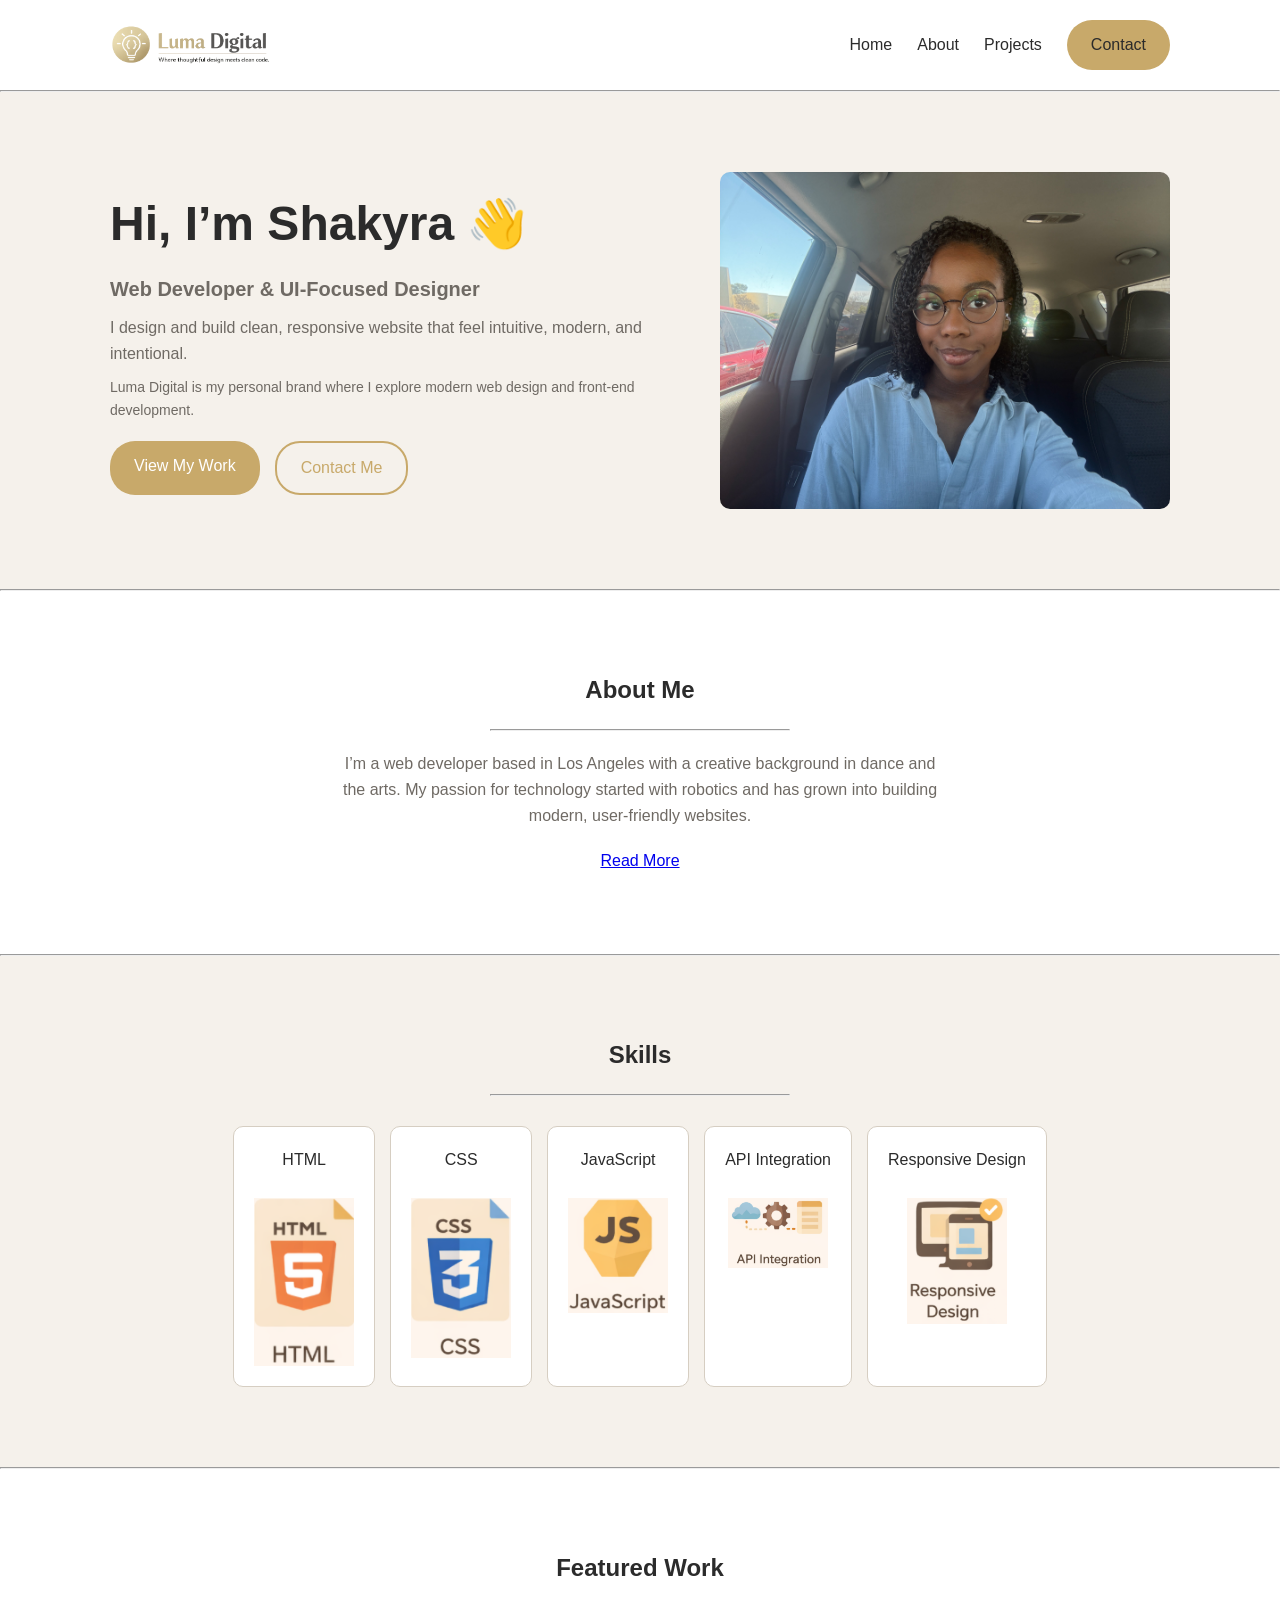
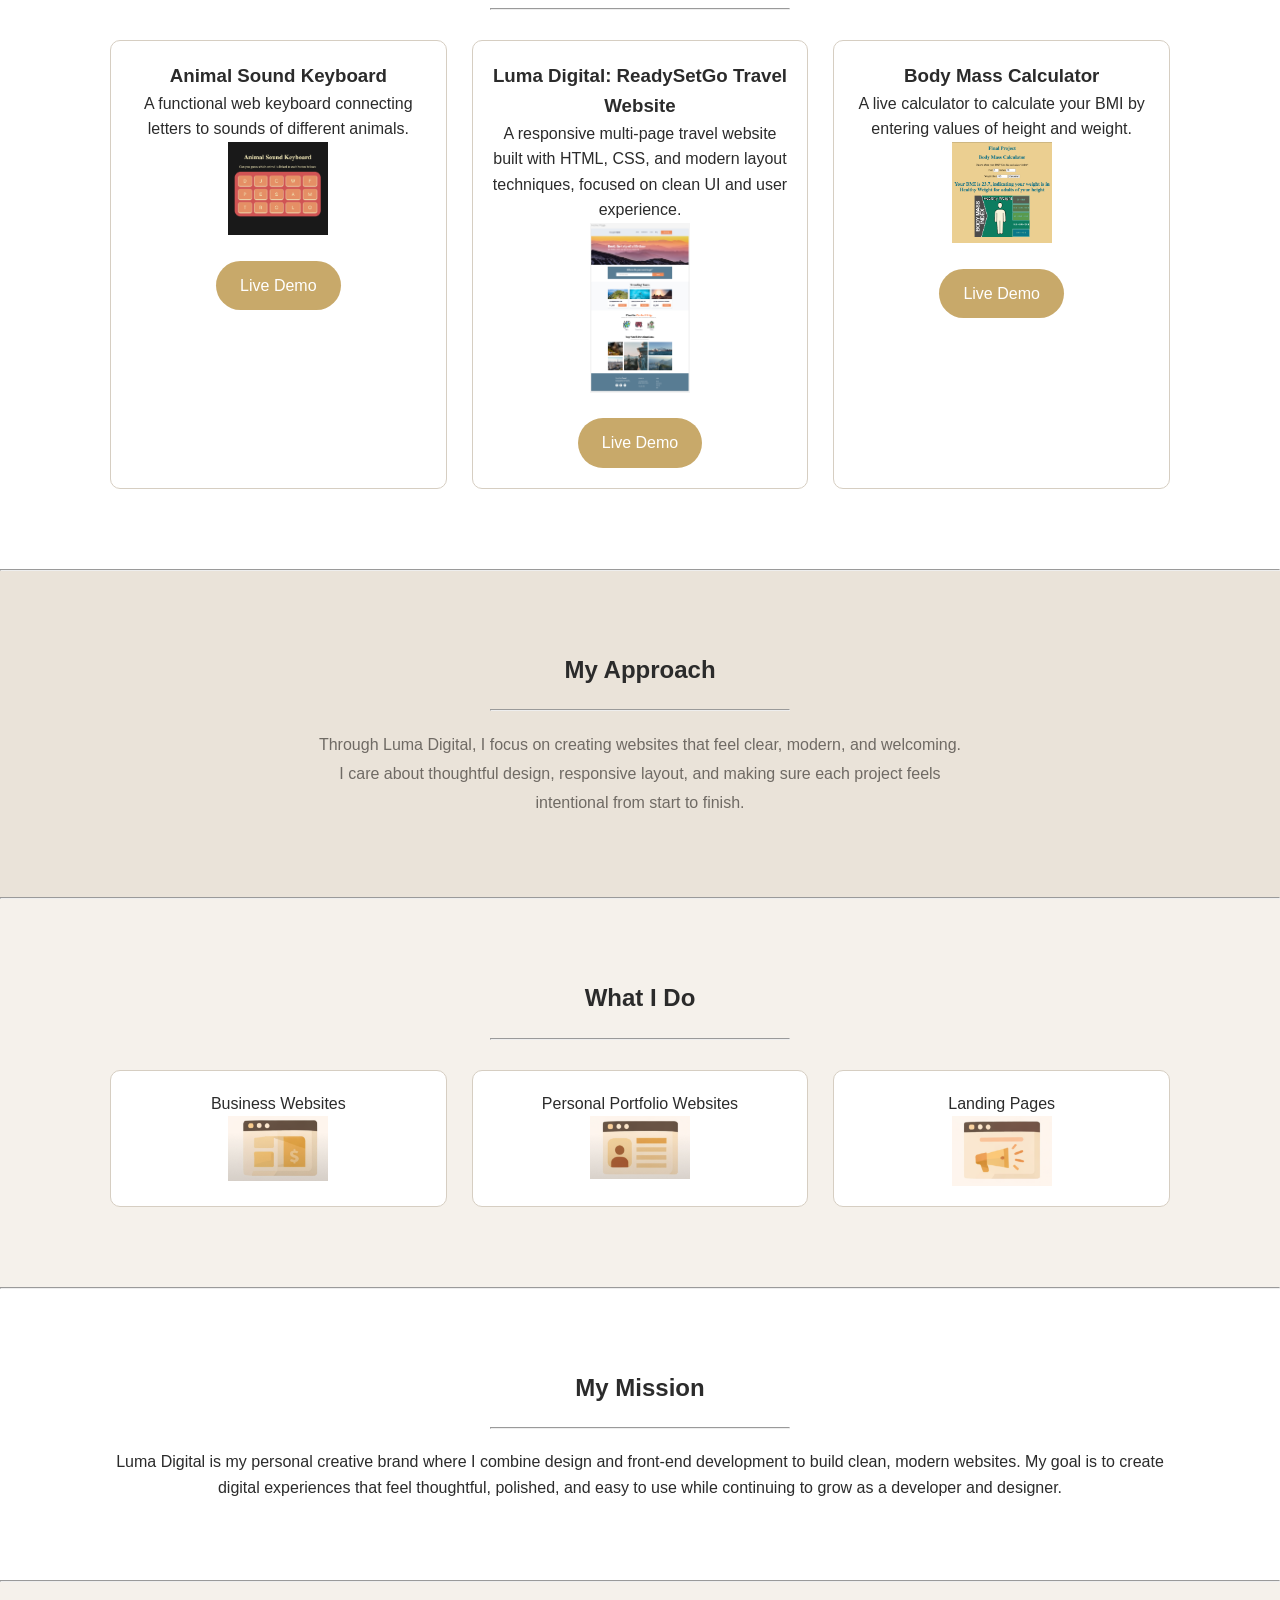
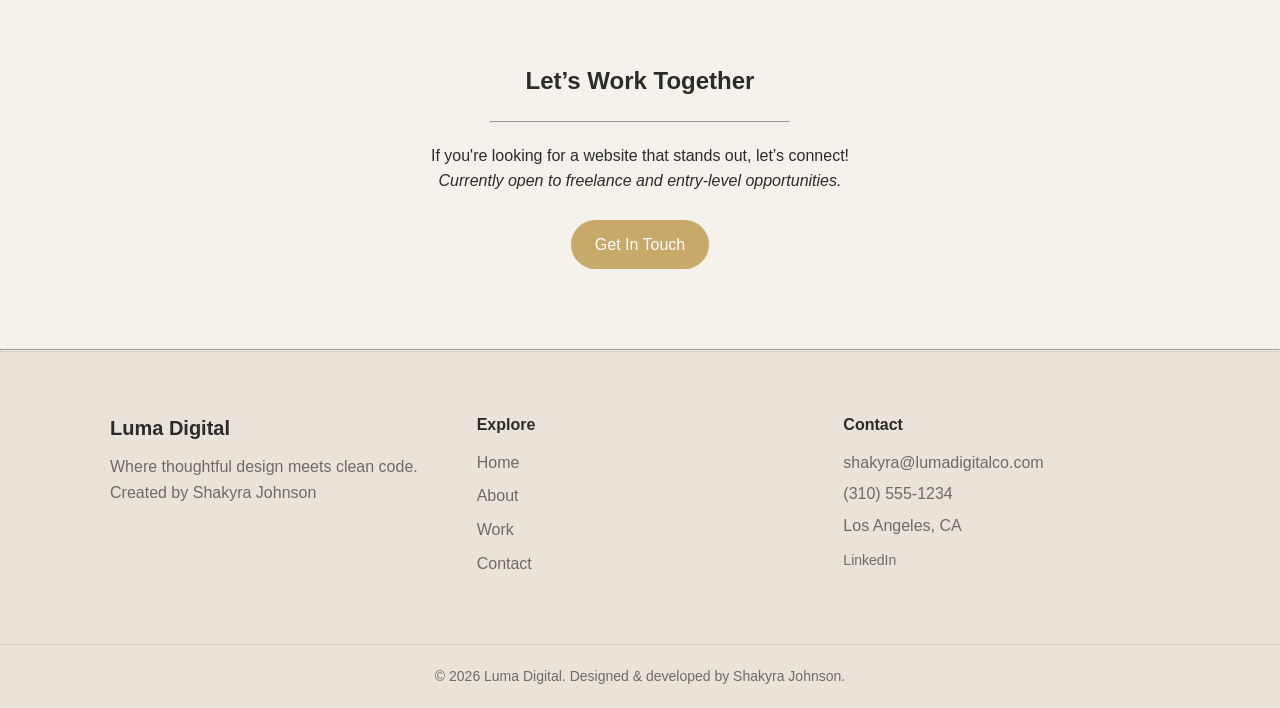
==== index.html @ 3b48e2f0 "update links + JS" ====
<!DOCTYPE html>
<html lang="en">
<head>
    <meta charset="UTF-8">
    <meta name="viewport" content="width=device-width, initial-scale=1.0">
    <link rel="stylesheet" href="Styling/style.css">
    <title>Portfolio</title>
</head>
<body>
    <header>
        <!--NAVBAR-->
        <nav class="navbar">
            <div class="container">
                <img class="logo" src="Images/logo.png" alt="logo picture">
                <ul>
                    <li><a href="index.html">Home</a></li>
                    <li><a href="about.html"> About</a></li>
                    <li><a href="projects.html">Projects</a></li>
                    <li><a href="contact.html" class="btn-primary">Contact</a></li>
                </ul>
            </div>
        </nav>
    </header>
    <hr>

    <main>
        <!-- Hero Section -->
        <section class="hero">
            <div class="container">
                <div class="hero-text">
                    <h1>Hi, I’m Shakyra 👋</h1>
                    <h3 id="subtitle">Web Developer & UI-Focused Designer</h3>
                    <p>I design and build clean, responsive website that feel intuitive, modern, and intentional. </p>
                    <p class="brand-note">Luma Digital is my personal brand where I explore modern web design and front-end development.</p>
                    <div class="hero-buttons">
                        <a href="projects.html" class="btn primary">View My Work</a>
                        <a href="contact.html" class="btn secondary">Contact Me</a>
                    </div>
                </div>
                <div class="hero-image"><img src="Images/IMG_2589.JPG" alt="profile picture"></div>
            </div>
        </section>
        <hr>

        <!-- About Preview -->
        <section id="about-preview">
            <div class="container">
                <h2>About Me</h2>
                <hr id="linebreak">
                <p>I’m a web developer based in Los Angeles with a creative background in dance and the arts. 
                My passion for technology started with robotics and has grown into building modern, user-friendly websites.</p>
                <a href="about.html">Read More</a>
            </div>
        </section>
        <hr>

        <!-- Skills Section -->
        <section id="skills">
            <div class="container">
                <h2>Skills</h2>
                <hr id="linebreak">
                <div class="listofskills">
                    <div class="card">HTML<br><br><img src="Images/html.png"></div>
                    <div class="card">CSS <br><br><img src="Images/css.png"></div>
                    <div class="card">JavaScript <br><br><img src="Images/js.png"></div>
                    <div class="card">API Integration <br><br><img src="Images/api-integration.png"></div>
                    <div class="card">Responsive Design <br><br><img src="Images/responsive-design.png"></div>
                </div>
            </div>  
        </section>
        <hr>

        <!-- Featured Projects -->
        <section id="featured-projects">
            <div class="container">
                <h2>Featured Work</h2>
                <hr id="linebreak">
                <div class="grid">
                    <div class="card">
                        <h3>Animal Sound Keyboard</h3>
                        <p>A functional web keyboard connecting letters to sounds of different animals.</p>
                        <img src="Images/AnimalKeyboard.png" alt="Animal Sound Keyboard" width="250">
                        <br>
                        <a href="https://zippy-gaufre-f41ce2.netlify.app" class="btn-link">Live Demo</a>
                    </div>
                    <div class="card">
                        <h3>Luma Digital: ReadySetGo Travel Website</h3>
                        <p>A responsive multi-page travel website built with HTML, CSS, and modern layout techniques, focused on clean UI and user experience.</p>
                        <img src="Images/ReadySetTravel.png" alt="ReadySetTravel website page preview" width="250">
                        <br>
                        <a href="lustrous-taiyaki-4a5b12.netlify.app" class="btn-link">Live Demo</a>
                    </div>
                    <div class="card">
                        <h3>Body Mass Calculator</h3>
                        <p>A live calculator to calculate your BMI by entering values of height and weight.</p>
                        <img src="Images/BodyMassCalculator.png" alt="Body Mass Calculator" width="250">
                        <br>
                        <a href="https://cool-croissant-30b432.netlify.app" class="btn-link">Live Demo</a>
                    </div>    
                </div>
            </div>
        </section>
        <hr>

        <!-- Personality Section -->
        <section class="approach">
            <div class="container">
                <h2>My Approach</h2>
                <hr id="linebreak">
                <p>
                Through Luma Digital, I focus on creating websites that feel clear, modern, and welcoming.
                I care about thoughtful design, responsive layout, and making sure each project feels intentional from start to finish.
                </p>
            </div>
        </section><hr>

        <!-- Services / What You Offer -->
        <section id="services">
            <div class="container">
                <h2>What I Do</h2>
                <hr id="linebreak">
                <div class="grid">
                    <div class="card">Business Websites<img src="Images/businesswebsite.png"></div>
                    <div class="card">Personal Portfolio Websites<img src="Images/personalportfoliowebsites.png"></div>
                    <div class="card">Landing Pages<img src="Images/landingpages.png"></div>
                </div>
            </div>
        </section>
        <hr>

        <!-- Mission -->
        <section id="mission">
            <div class="container">
                <h2>My Mission</h2>
                <hr id="linebreak">
                <p>
                    Luma Digital is my personal creative brand where I combine design and front-end development to build clean, modern websites. 
                    My goal is to create digital experiences that feel thoughtful, polished, and easy to use while continuing to grow as a developer and designer.
                </p>
            </div>
        </section>
        <hr>

        <!-- Call to Action -->
        <section class="cta">
            <div class="container">
                <h2>Let’s Work Together</h2>
                <hr id="linebreak">
                <p>If you're looking for a website that stands out, let’s connect!</p>
                <p><i>Currently open to freelance and entry-level opportunities.</i></p>
                <br>
                <a href="contact.html" class="btn-primary">Get In Touch</a>
            </div>
        </section>
        <hr>
    </main>

    <footer class="footer">
        <div class="container footer-content">
            <!-- LEFT: Branding -->
            <div class="footer-section footer-brand">
                <h3>Luma Digital</h3>
                <p>Where thoughtful design meets clean code.</p>
                <p>Created by Shakyra Johnson</p>
            </div>
    
            <!-- MIDDLE: Navigation -->
            <div class="footer-section footer-links">
                <h4>Explore</h4>
                <a href="index.html">Home</a>
                <a href="about.html">About</a>
                <a href="projects.html">Work</a>
                <a href="contact.html">Contact</a>
            </div>
    
            <!-- RIGHT: Contact -->
            <div class="footer-section footer-contact">
                <h4>Contact</h4>
                <!-- ✅ Email (clickable) -->
                <p><a href="mailto:shakyra@lumadigitalco.com?subject=Portfolio Inquiry">shakyra@lumadigitalco.com</a></p>
                <!-- ✅ Phone (clickable on mobile) -->
                <p><a href="tel:+13105551234">(310) 555-1234</a></p>
                <p>Los Angeles, CA</p>
                <div class="footer-socials">
                    <a href="https://www.linkedin.com/in/shakyra-johnson-11b564243" target="_blank" rel="noopener noreferrer">
                        LinkedIn</a>
                </div>
            </div>
        </div>
        <div class="footer-bottom">
            <p>© 2026 Luma Digital. Designed & developed by Shakyra Johnson.</p>
        </div>
    </footer>
    <script src="main.js"></script>
</body>
</html>
---- Styling/style.css ----
/* =========================================
   ROOT VARIABLES
========================================= */
:root {
    /* Backgrounds */
    --bg-main: #f5f1eb;
    --bg-section: #eae3d9;
    --bg-card: #ffffff;

    /* Text */
    --text-primary: #2b2b2b;
    --text-secondary: #6f6a64;

    /* Accent */
    --accent: #c8a96a;
    --accent-hover: #b89555;

    /* Borders / subtle elements */
    --border: #d6cec2;

    /* Typography */
    --font-main: 'Helvetica Neue', Arial, sans-serif;
    --h1-size: 48px;
    --h2-size: 32px;
    --h3-size: 20px;
    --text-size: 16px;
}

/* =========================================
   GLOBAL STYLES
========================================= */
* {
    margin: 0;
    padding: 0;
    box-sizing: border-box;
}

body {
    background-color: var(--bg-main);
    color: var(--text-primary);
    font-family: var(--font-main);
    font-size: var(--text-size);
    line-height: 1.6;
}

section {
    padding: 80px 0;
}

header {
    background-color: #ffffff;
}

hr {
    color: tan;
}

#linebreak {
    width: 300px;
    margin: 20px auto;
}

.container {
    max-width: 1100px;
    margin: 0 auto;
    padding: 0 20px;
    overflow-x: hidden;
}

button {
    cursor: pointer;
}



/* =========================================
   TYPOGRAPHY / BRANDING
========================================= */
.logo {
    width: 160px; 
    height: auto;
    display: block;
}

.brand-note {
    margin-top: 10px;
    font-size: 14px;
    color: var(--text-secondary);
}

/* =========================================
   BUTTON SYSTEM
========================================= */
.btn,
a.btn-link,
a.btn-primary,
a.btn-outline,
.hero-buttons .primary,
.hero-buttons .secondary,
.cta a {
    display: inline-block;
    text-decoration: none;
    font-family: var(--font-main);
    font-size: var(--text-size);
    border-radius: 25px;
    transition: all 0.3s ease;
    cursor: pointer;
}

/* Filled buttons */
.btn,
a.btn-link,
a.btn-primary,
.hero-buttons .primary,
.cta a {
    padding: 12px 24px;
    background-color: var(--accent);
    color: var(--bg-card);
    border: none;
}

.btn:hover,
a.btn-link:hover,
a.btn-primary:hover,
.hero-buttons .primary:hover,
.cta a:hover {
    background-color: var(--accent-hover);
    transform: translateY(-2px);
}

/* Outline buttons */
a.btn-outline,
.hero-buttons .secondary,
.btn-secondary,
.secondary {
    padding: 12px 24px;
    background-color: transparent;
    color: var(--accent);
    border: 2px solid var(--accent);
}

a.btn-outline:hover,
.hero-buttons .secondary:hover,
.btn-secondary:hover,
.secondary:hover {
    background-color: var(--accent);
    color: var(--bg-card);
    transform: translateY(-2px);
}

/* =========================================
   NAVBAR
========================================= */
.navbar {
    padding: 20px 0;
}

.navbar .container {
    display: flex;
    justify-content: space-between;
    align-items: center;
}

.navbar ul {
    display: flex;
    gap: 25px;
    list-style: none;
    align-items: center;
}

.navbar a {
    text-decoration: none;
    color: var(--text-primary);
    transition: color 0.3s ease;
}

.navbar a:hover {
    color: var(--accent);
}

/* =========================================
   HERO SECTION
========================================= */
.hero {
    background-color: var(--bg-main);
}

.hero .container {
    display: flex;
    justify-content: space-between;
    align-items: center;
    gap: 60px;
}

.hero-text {
    flex: 1;
}

.hero h1 {
    font-size: var(--h1-size);
    color: var(--text-primary);
}

#subtitle {
    margin: 10px 0;
    color: var(--text-secondary);
    font-size: var(--h3-size);
}

.hero-text p {
    color: var(--text-secondary);
}

.hero-buttons {
    margin-top: 20px;
    display: flex;
    gap: 15px;
}

.hero-image {
    flex: 1;
    max-width: 450px;
}

.hero-image img {
    width: 100%;
    border-radius: 10px;
    display: block;
}

/* =========================================
   ABOUT PREVIEW
========================================= */
#about-preview {
    text-align: center;
    background-color: var(--bg-card);
}

#about-preview p {
    max-width: 600px;
    margin: 20px auto;
    color: var(--text-secondary);
}

.about-pics {
    display: flex;
    justify-content: center;
    align-items: center;
    gap: 10px;
}

.about-pics img {
    width: 30%;
    height: auto;
}

/* =========================================
   SKILLS
========================================= */
#skills {
    text-align: center;
}

.listofskills {
    display: flex;
    justify-content: center;
    flex-wrap: wrap;
    gap: 15px;
    margin-top: 30px;
}

/* =========================================
   CARD SYSTEM
========================================= */
.card {
    background-color: var(--bg-card);
    padding: 20px;
    border: 1px solid var(--border);
    border-radius: 10px;
    transition: transform 0.3s ease, box-shadow 0.3s ease;
    display: flex;
    flex-direction: column;
    align-items: center;
}

.card:hover {
    transform: translateY(-6px);
    box-shadow: 0 8px 12px rgba(0, 0, 0, 0.08);
}

.card img {
    width: 100px;
}

/* =========================================
   GRID SYSTEM
========================================= */
.grid {
    display: grid;
    gap: 25px;
    grid-template-columns: repeat(3, 1fr);
    margin-top: 30px;
}

/* =========================================
   FEATURED PROJECTS / MISSION
========================================= */
#featured-projects,
#mission {
    background-color: var(--bg-card);
    text-align: center;
}

/* =========================================
   ABOUT PREVIEW
========================================= */
.approach {
    background-color: var(--bg-section);
    text-align: center;
}

.approach .container {
    max-width: 800px;
    margin: 0 auto;
    text-align: center;
}

.approach h2 {
    text-align: center;
}

.approach p {
    max-width: 650px;
    margin: 20px auto 0;
    color: var(--text-secondary);
    line-height: 1.8;
}

/* =========================================
   SERVICES
========================================= */
#services {
    text-align: center;
}

/* =========================================
   CTA
========================================= */
.cta {
    text-align: center;
}

/* =========================================
   FOOTER
========================================= */
.footer {
    background-color: var(--bg-section);
    border-top: 1px solid var(--border);
}

.footer-content {
    display: flex;
    justify-content: space-between;
    gap: 40px;
    padding: 60px 20px;
    flex-wrap: wrap;
}

.footer-section {
    flex: 1;
    min-width: 220px;
}

/* Footer branding */
.footer-brand h3 {
    font-size: var(--h3-size);
    margin-bottom: 10px;
    color: var(--text-primary);
}

.footer-brand p {
    color: var(--text-secondary);
}

/* Footer links */
.footer-links h4,
.footer-contact h4 {
    margin-bottom: 12px;
    font-size: 16px;
    color: var(--text-primary);
}

.footer-links a {
    display: block;
    text-decoration: none;
    color: var(--text-secondary);
    margin-bottom: 8px;
    transition: color 0.3s ease;
}

.footer-links a:hover {
    color: var(--accent);
}

/* Footer contact */
.footer-contact p {
    margin-bottom: 6px;
    color: var(--text-secondary);
}
.footer-contact a {
    color: var(--text-secondary);
    text-decoration: none;
    transition: color 0.3s ease;
}

.footer-contact a:hover {
    color: var(--accent);
}

/* Footer socials */
.footer-socials {
    margin-top: 10px;
    display: flex;
    gap: 15px;
}

.footer-socials a {
    text-decoration: none;
    color: var(--text-secondary);
    font-size: 14px;
    transition: color 0.3s ease;
}

.footer-socials a:hover {
    color: var(--accent);
}

/* Footer bottom */
.footer-bottom {
    text-align: center;
    padding: 20px;
    border-top: 1px solid var(--border);
}

.footer-bottom p {
    font-size: 14px;
    color: var(--text-secondary);
}

/* =========================================
   MEDIA QUERIES
========================================= */

/* Tablet / medium screens */
@media (max-width: 1000px) {
    .logo img {
        width: 110px;
    }
}

@media (max-width: 992px) {
    .hero .container {
        flex-direction: column;
        gap: 40px;
    }

    .hero-image {
        max-width: 100%;
    }

    .hero-text h1 {
        font-size: 42px;
    }

    .hero-text h3 {
        font-size: 24px;
    }

    .navbar ul {
        gap: 15px;
    }

    .grid {
        grid-template-columns: repeat(2, 1fr);
    }

    .listofskills {
        justify-content: center;
    }
}

/* Mobile / small screens */
@media (max-width: 768px) {
    .logo img {width: 95px;}
    .navbar .container {
        flex-direction: column;
        align-items: center;
        gap: 15px;
    }

    .navbar ul {
        flex-direction: column;
        gap: 10px;
        width: 100%;
    }

    .hero .container {
        flex-direction: column;
        align-items: center;
        text-align: center;
        gap: 30px;
    }

    .hero-text h1 {
        font-size: 36px;
    }

    .hero-text h3 {
        font-size: 20px;
    }

    .hero-buttons {
        flex-direction: column;
        gap: 10px;
    }

    .grid {
        grid-template-columns: 1fr;
    }

    #about-preview p,
    #mission p,
    #skills .listofskills {
        text-align: center;
    }

    .listofskills {
        flex-direction: column;
        gap: 12px;
    }

    a.btn-link,
    a.btn-primary,
    .hero-buttons .primary,
    .cta a,
    a.btn-outline,
    .hero-buttons .secondary {
        width: 100%;
        text-align: center;
    }

    .logo img {
        width: 120px;
    }
}

/* Extra small screens */
@media (max-width: 480px) {
    .hero-text h1 {
        font-size: 28px;
    }

    .hero-text h3 {
        font-size: 16px;
    }

    .hero-buttons {
        gap: 8px;
    }

    .navbar ul {
        gap: 8px;
    }

    .container {
        padding: 0 10px;
    }
}
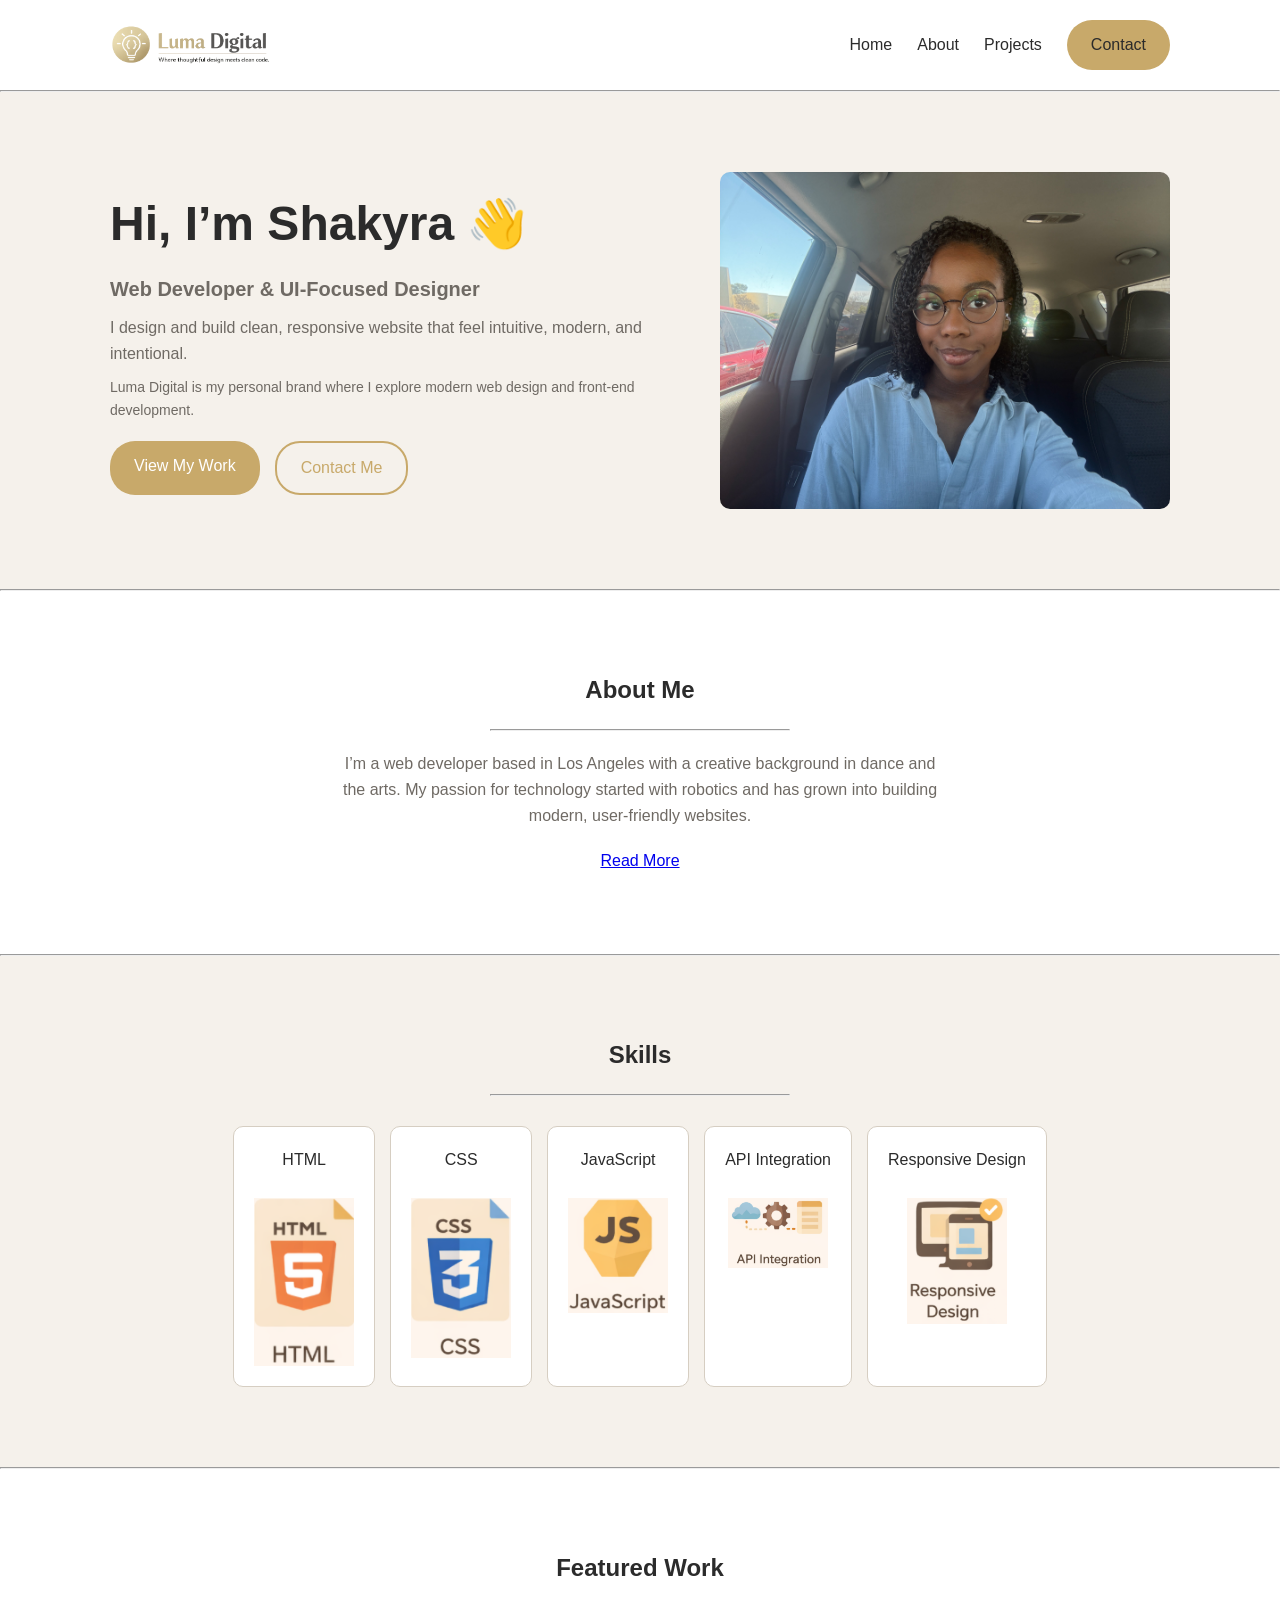
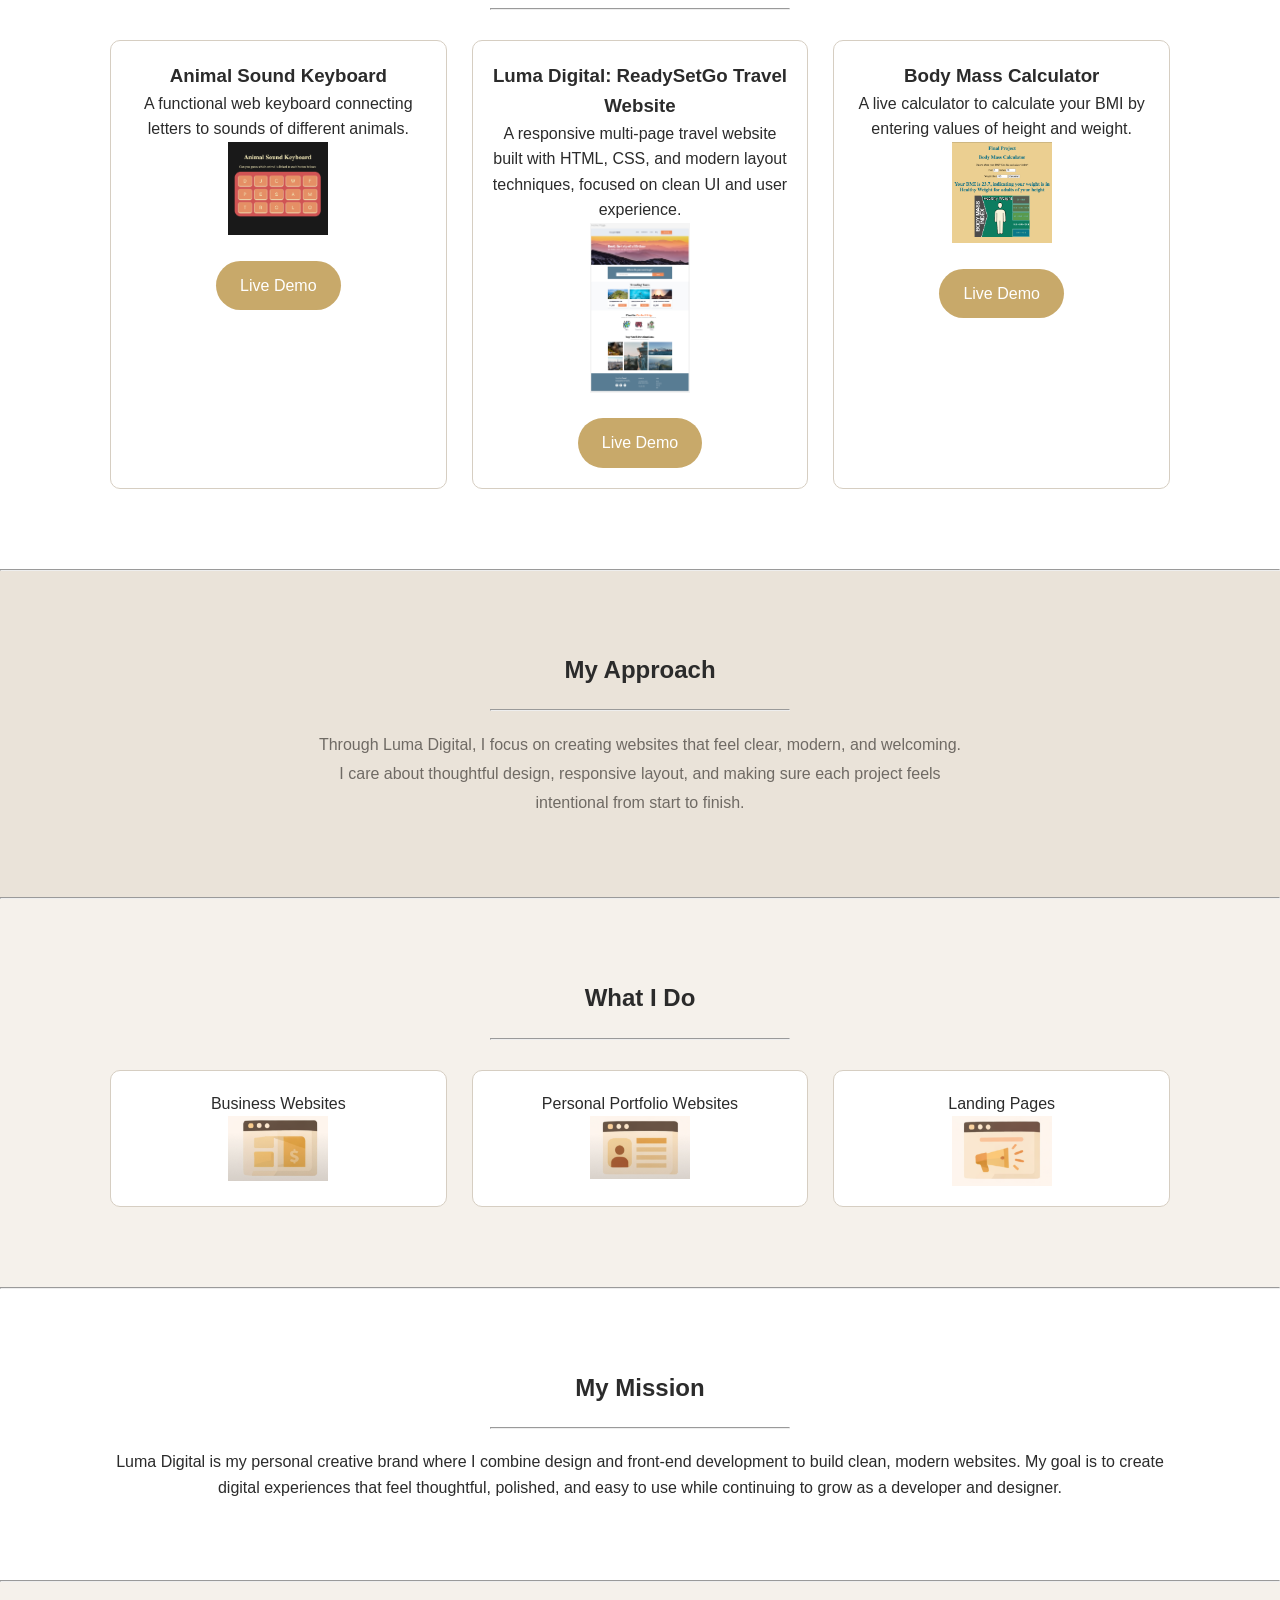
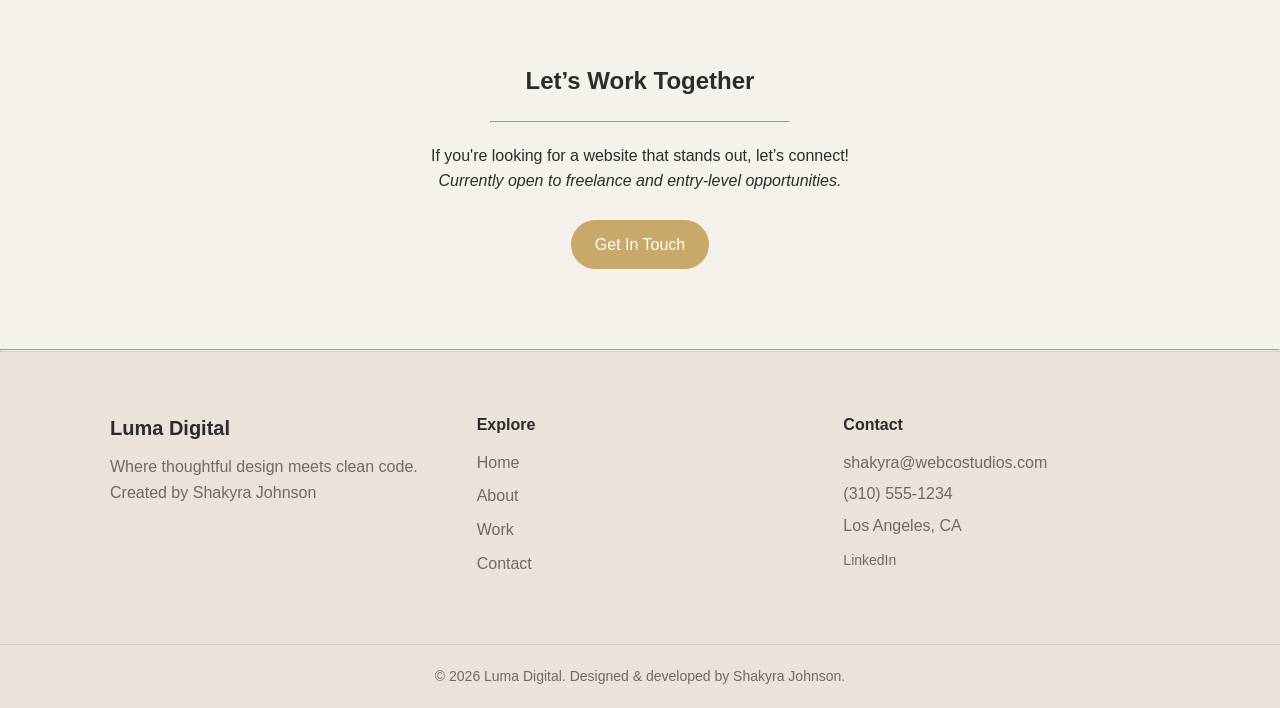
==== commit 2a482307: "updated email" ====
--- a/index.html
+++ b/index.html
@@ -177,7 +177,7 @@
             <div class="footer-section footer-contact">
                 <h4>Contact</h4>
                 <!-- ✅ Email (clickable) -->
-                <p><a href="mailto:shakyra@lumadigitalco.com?subject=Portfolio Inquiry">shakyra@lumadigitalco.com</a></p>
+                <p><a href="mailto:shakyra@webcostudios.com?subject=Portfolio Inquiry">shakyra@webcostudios.com</a></p>
                 <!-- ✅ Phone (clickable on mobile) -->
                 <p><a href="tel:+13105551234">(310) 555-1234</a></p>
                 <p>Los Angeles, CA</p>
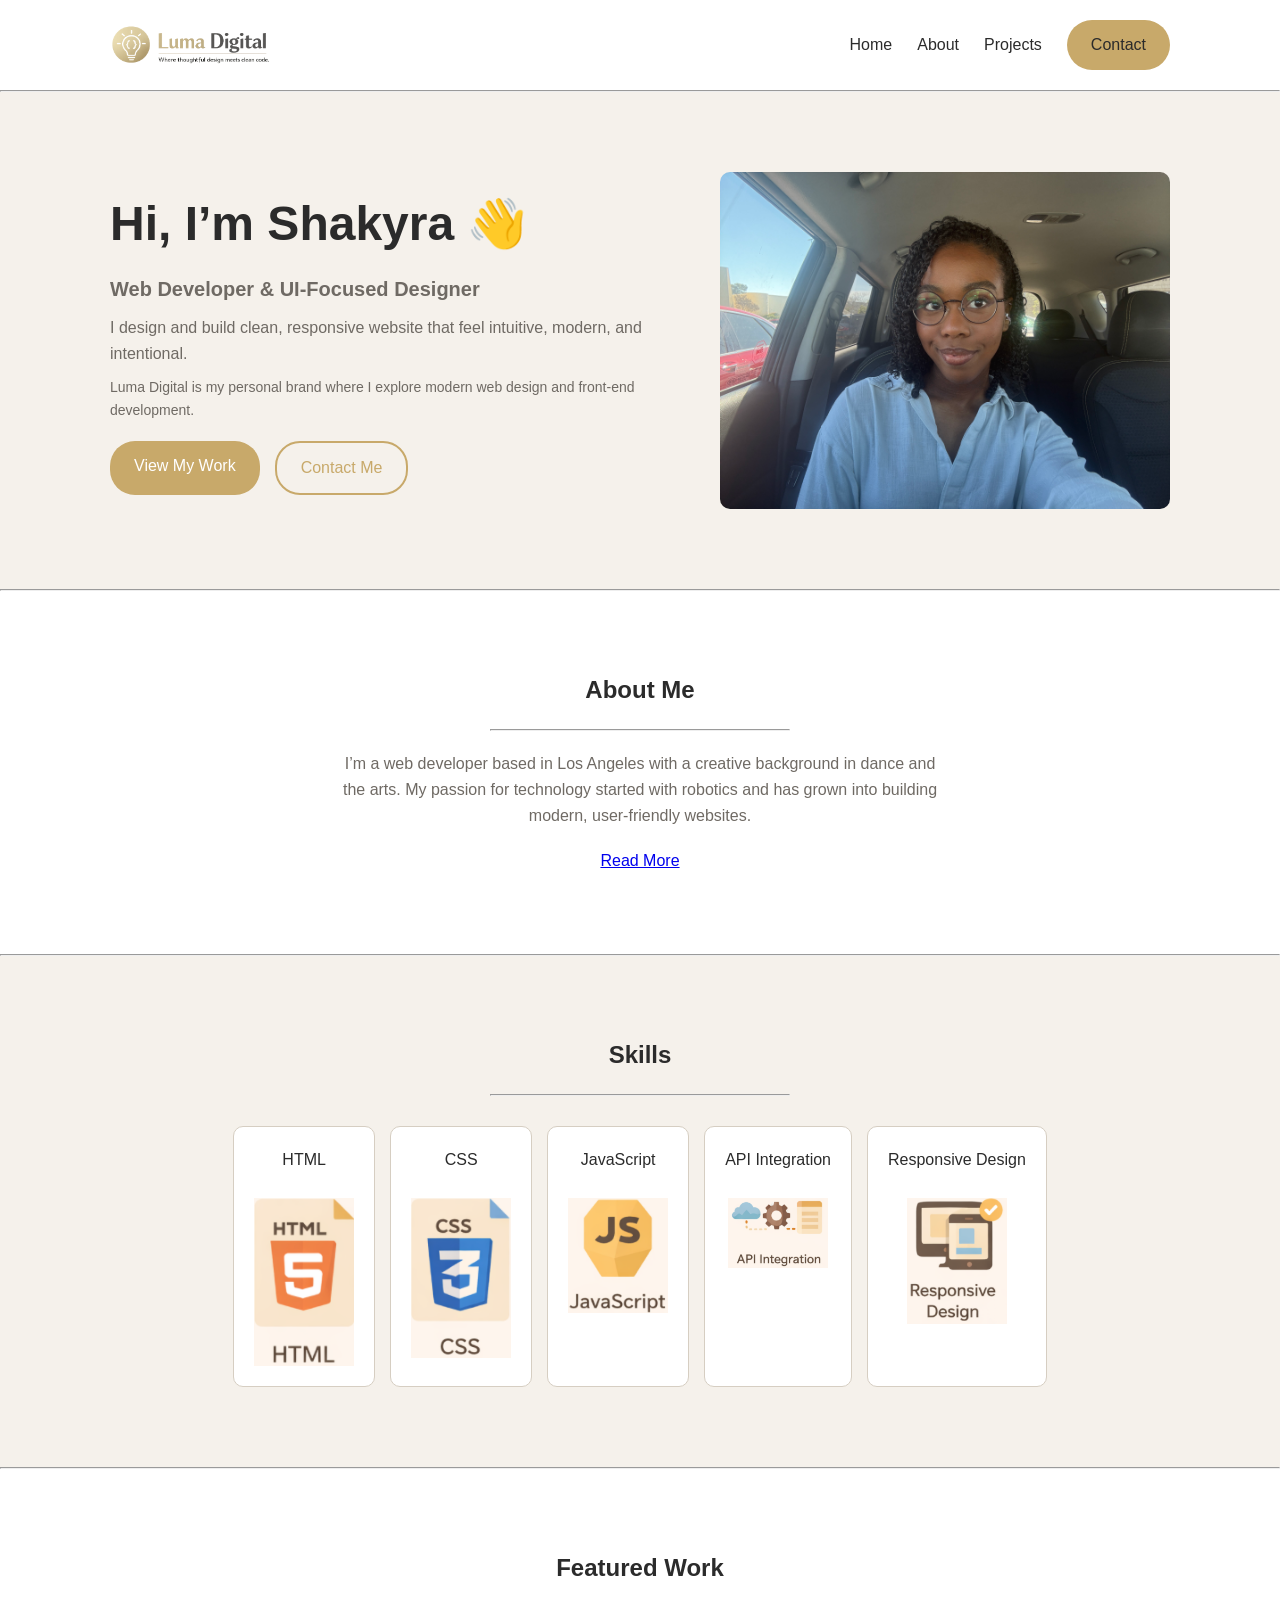
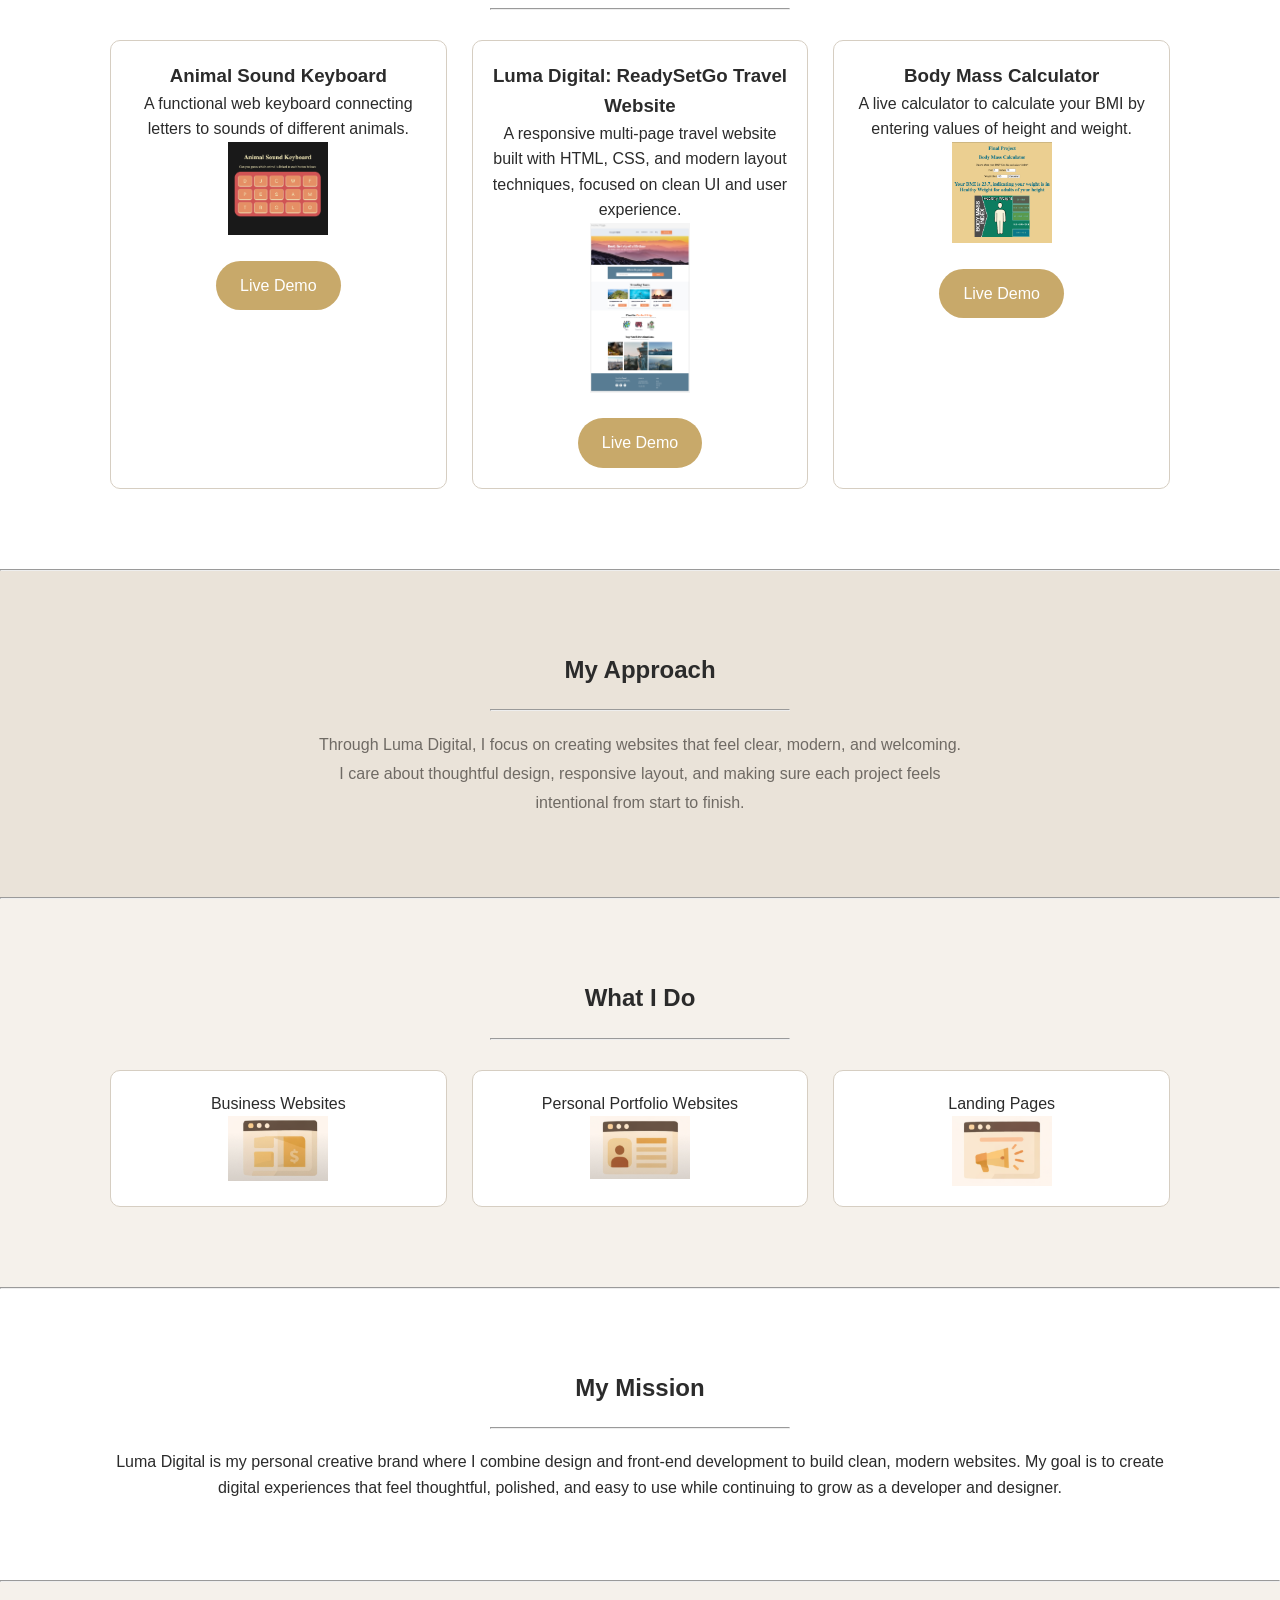
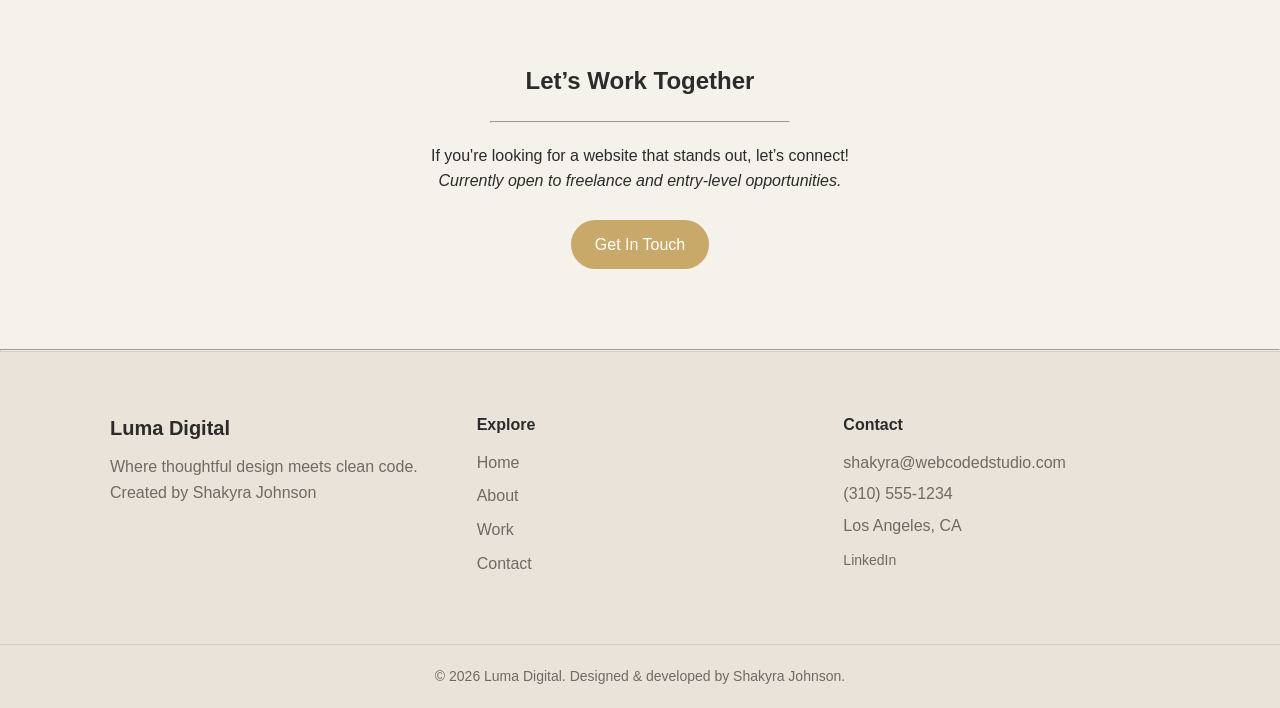
==== commit e34c2ab8: "updated email" ====
--- a/index.html
+++ b/index.html
@@ -177,7 +177,7 @@
             <div class="footer-section footer-contact">
                 <h4>Contact</h4>
                 <!-- ✅ Email (clickable) -->
-                <p><a href="mailto:shakyra@webcostudios.com?subject=Portfolio Inquiry">shakyra@webcostudios.com</a></p>
+                <p><a href="mailto:shakyra@webcodedstudio.com.com?subject=Portfolio Inquiry">shakyra@webcodedstudio.com</a></p>
                 <!-- ✅ Phone (clickable on mobile) -->
                 <p><a href="tel:+13105551234">(310) 555-1234</a></p>
                 <p>Los Angeles, CA</p>
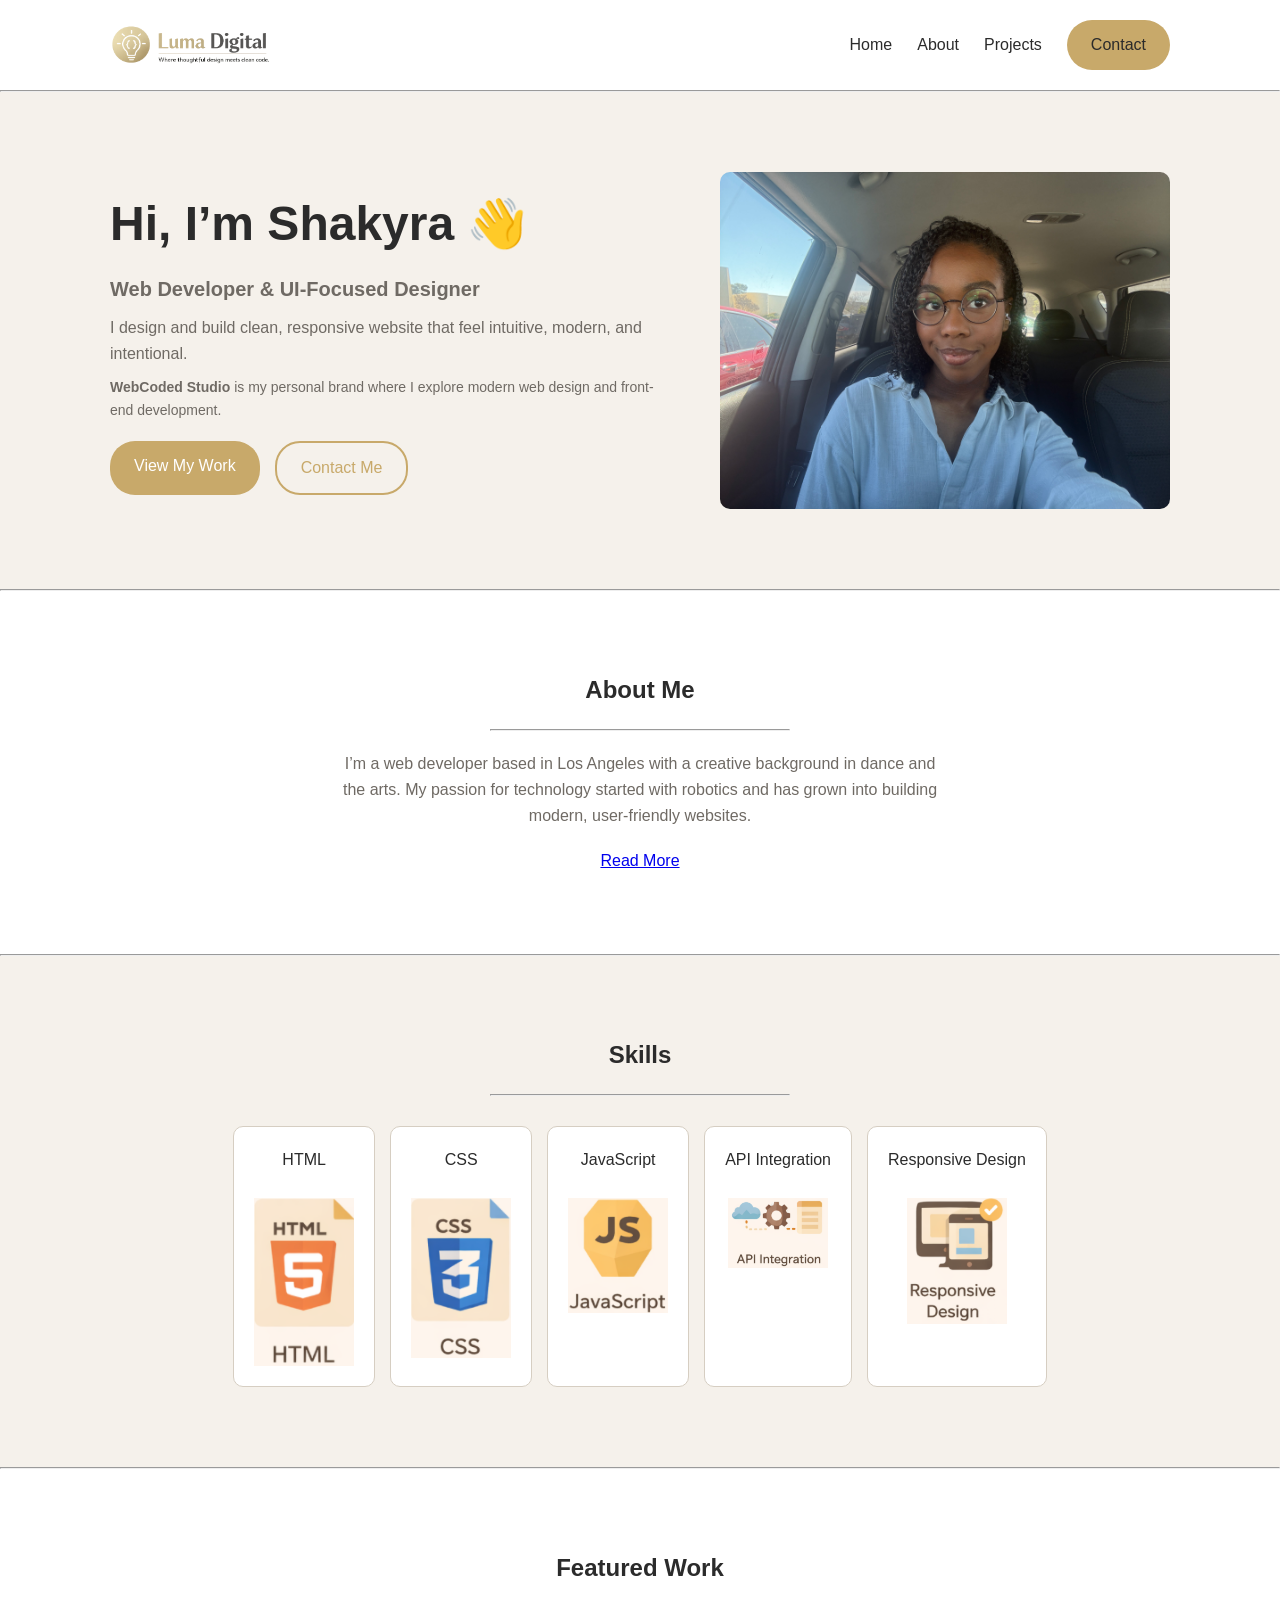
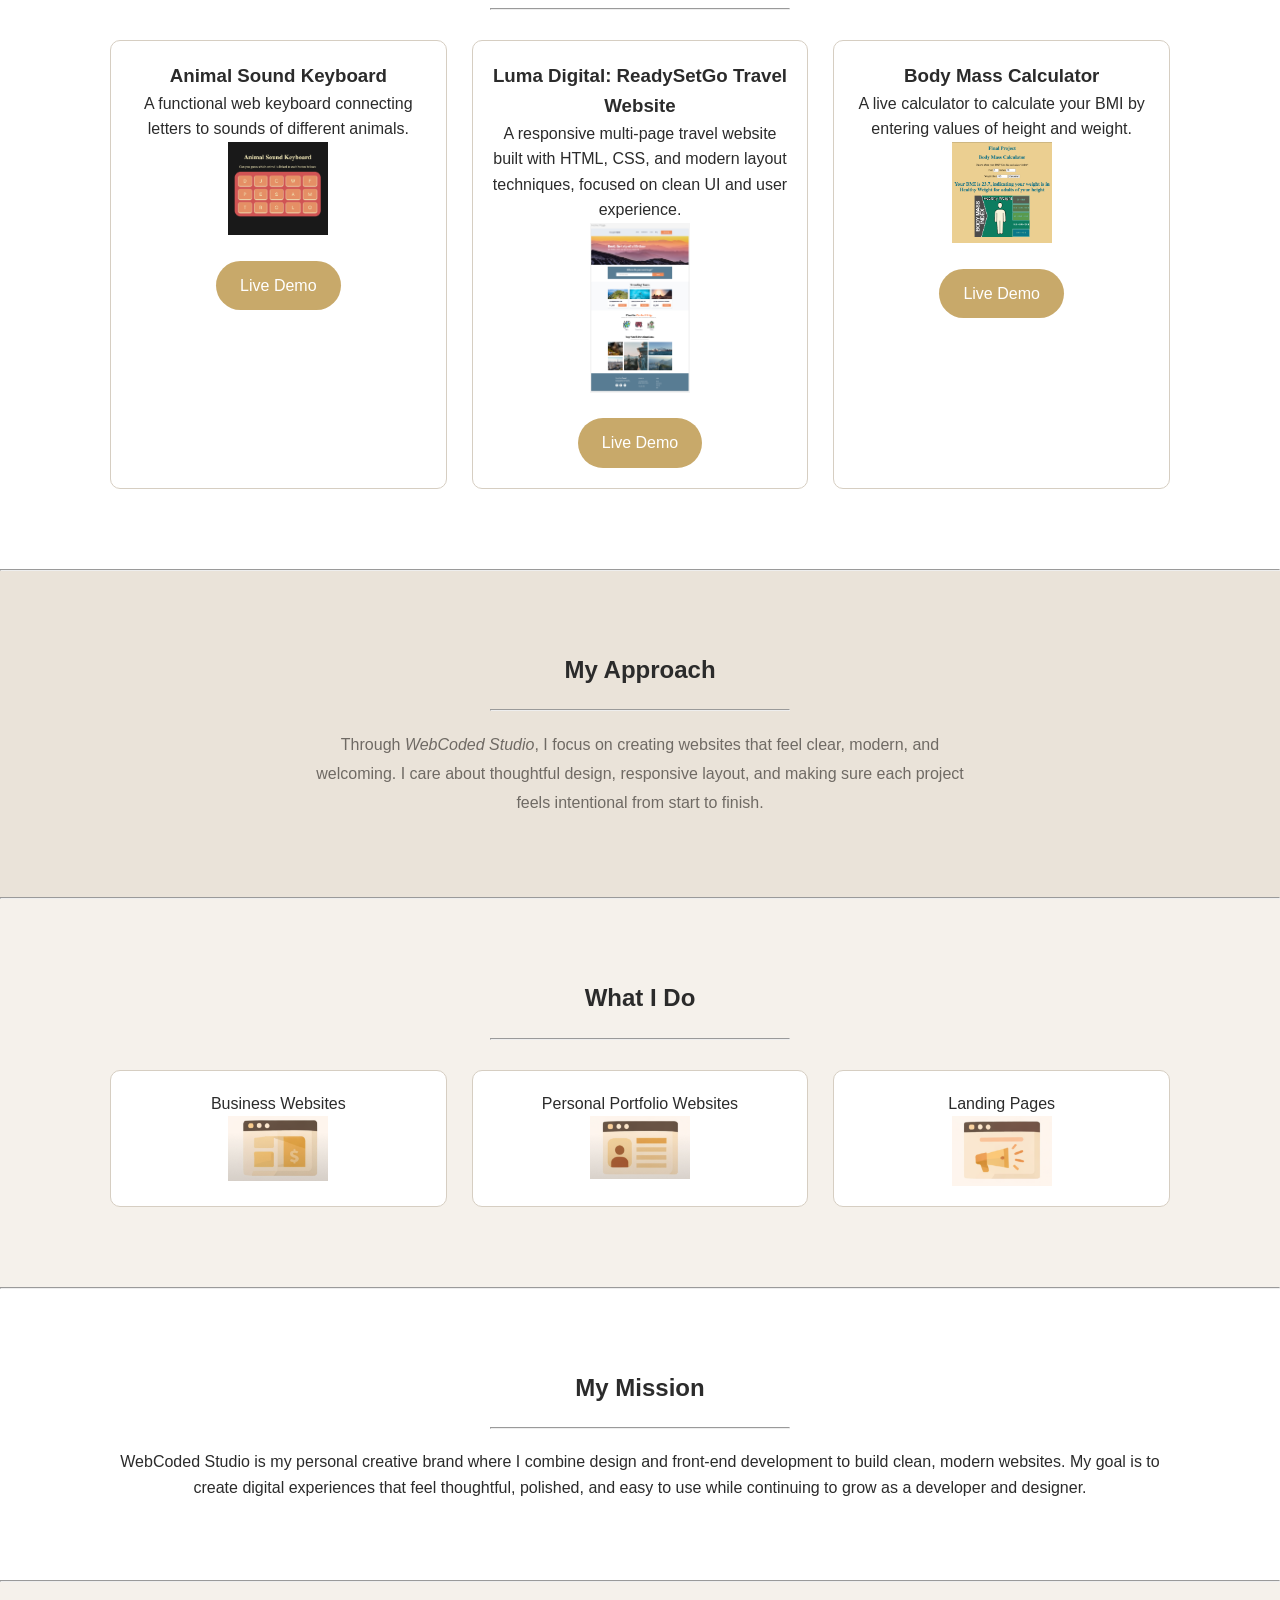
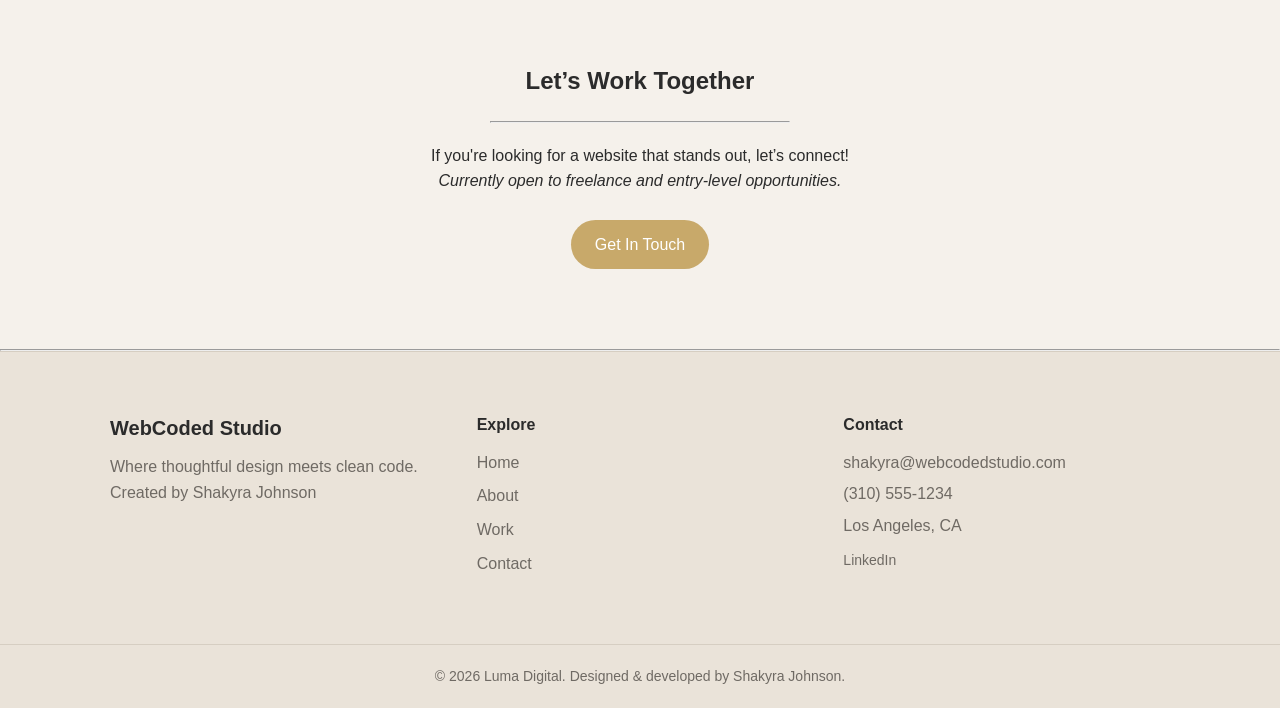
==== commit b376e060: "updated brand name" ====
--- a/index.html
+++ b/index.html
@@ -4,7 +4,7 @@
     <meta charset="UTF-8">
     <meta name="viewport" content="width=device-width, initial-scale=1.0">
     <link rel="stylesheet" href="Styling/style.css">
-    <title>Portfolio</title>
+    <title>WebCoded Studio</title>
 </head>
 <body>
     <header>
@@ -31,7 +31,7 @@
                     <h1>Hi, I’m Shakyra 👋</h1>
                     <h3 id="subtitle">Web Developer & UI-Focused Designer</h3>
                     <p>I design and build clean, responsive website that feel intuitive, modern, and intentional. </p>
-                    <p class="brand-note">Luma Digital is my personal brand where I explore modern web design and front-end development.</p>
+                    <p class="brand-note"><strong>WebCoded Studio</strong> is my personal brand where I explore modern web design and front-end development.</p>
                     <div class="hero-buttons">
                         <a href="projects.html" class="btn primary">View My Work</a>
                         <a href="contact.html" class="btn secondary">Contact Me</a>
@@ -108,7 +108,7 @@
                 <h2>My Approach</h2>
                 <hr id="linebreak">
                 <p>
-                Through Luma Digital, I focus on creating websites that feel clear, modern, and welcoming.
+                Through <i>WebCoded Studio</i>, I focus on creating websites that feel clear, modern, and welcoming.
                 I care about thoughtful design, responsive layout, and making sure each project feels intentional from start to finish.
                 </p>
             </div>
@@ -134,7 +134,7 @@
                 <h2>My Mission</h2>
                 <hr id="linebreak">
                 <p>
-                    Luma Digital is my personal creative brand where I combine design and front-end development to build clean, modern websites. 
+                    WebCoded Studio is my personal creative brand where I combine design and front-end development to build clean, modern websites. 
                     My goal is to create digital experiences that feel thoughtful, polished, and easy to use while continuing to grow as a developer and designer.
                 </p>
             </div>
@@ -159,7 +159,7 @@
         <div class="container footer-content">
             <!-- LEFT: Branding -->
             <div class="footer-section footer-brand">
-                <h3>Luma Digital</h3>
+                <h3>WebCoded Studio</h3>
                 <p>Where thoughtful design meets clean code.</p>
                 <p>Created by Shakyra Johnson</p>
             </div>
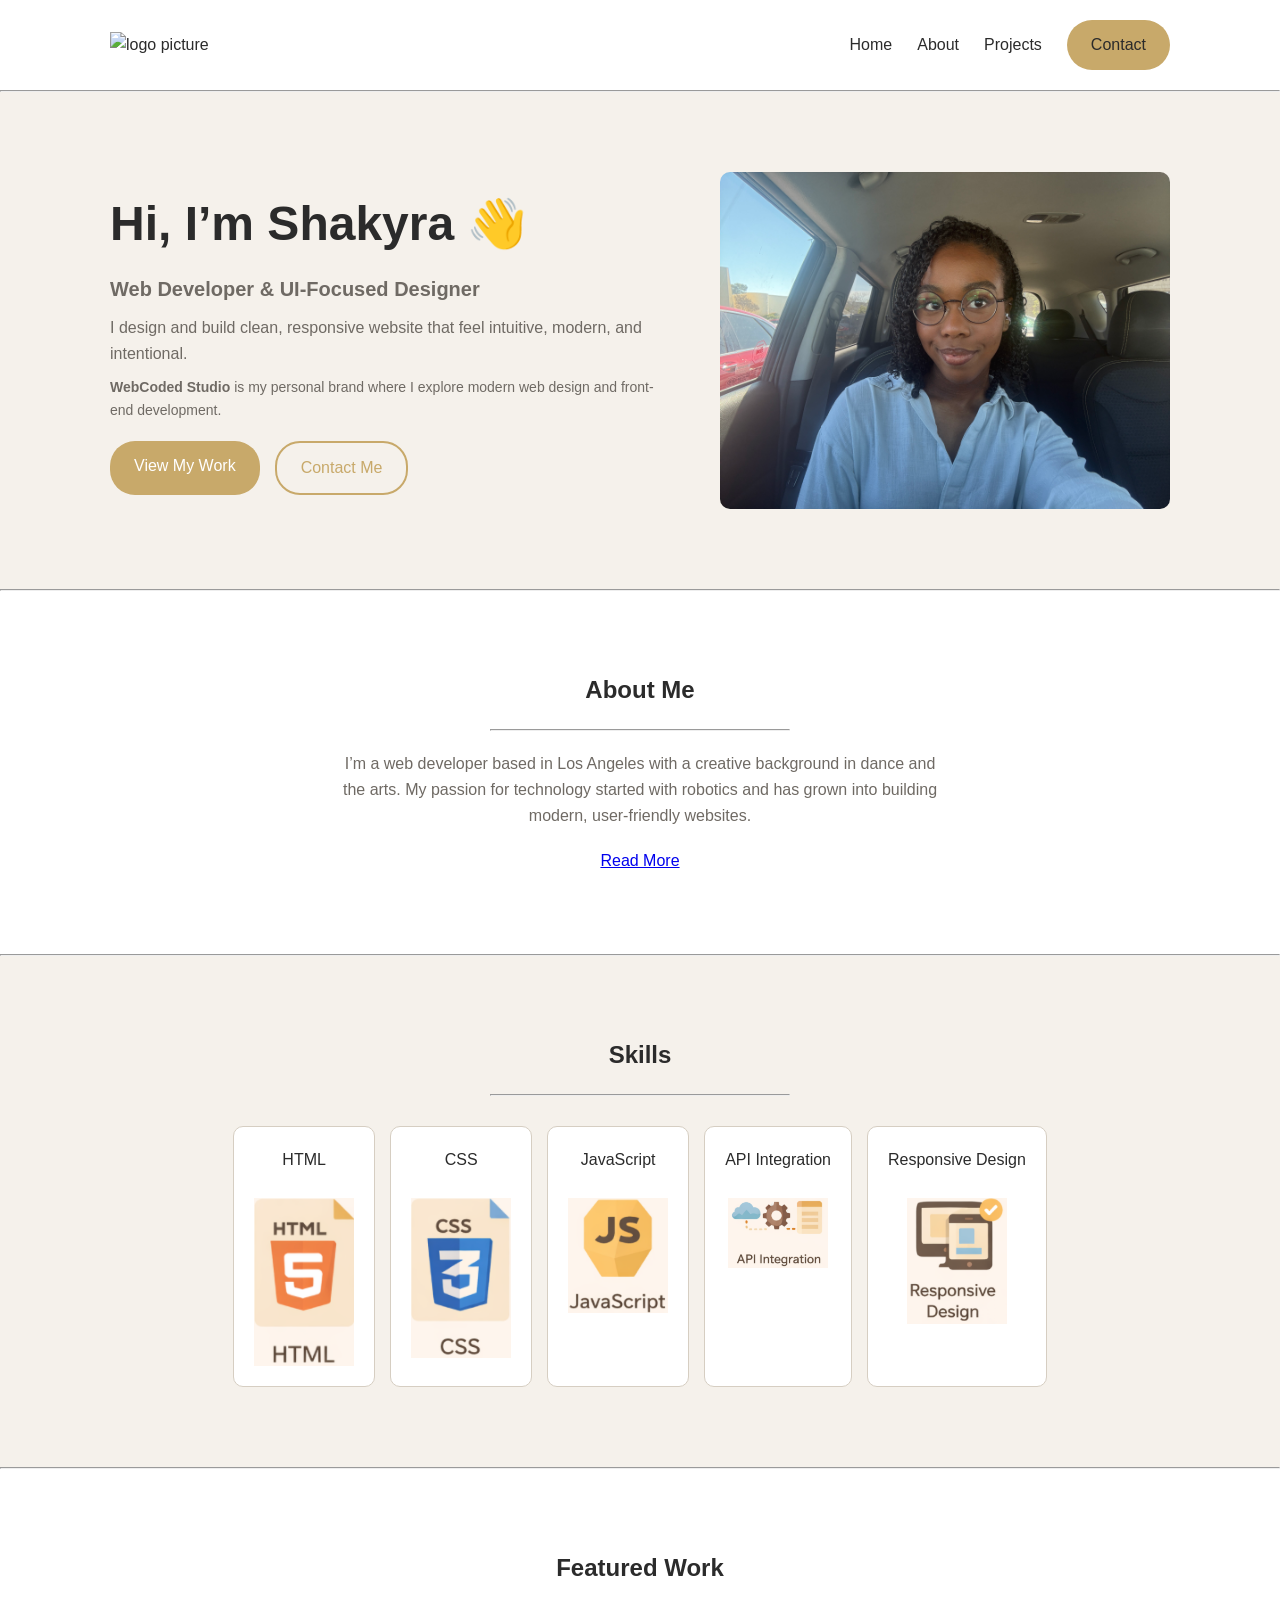
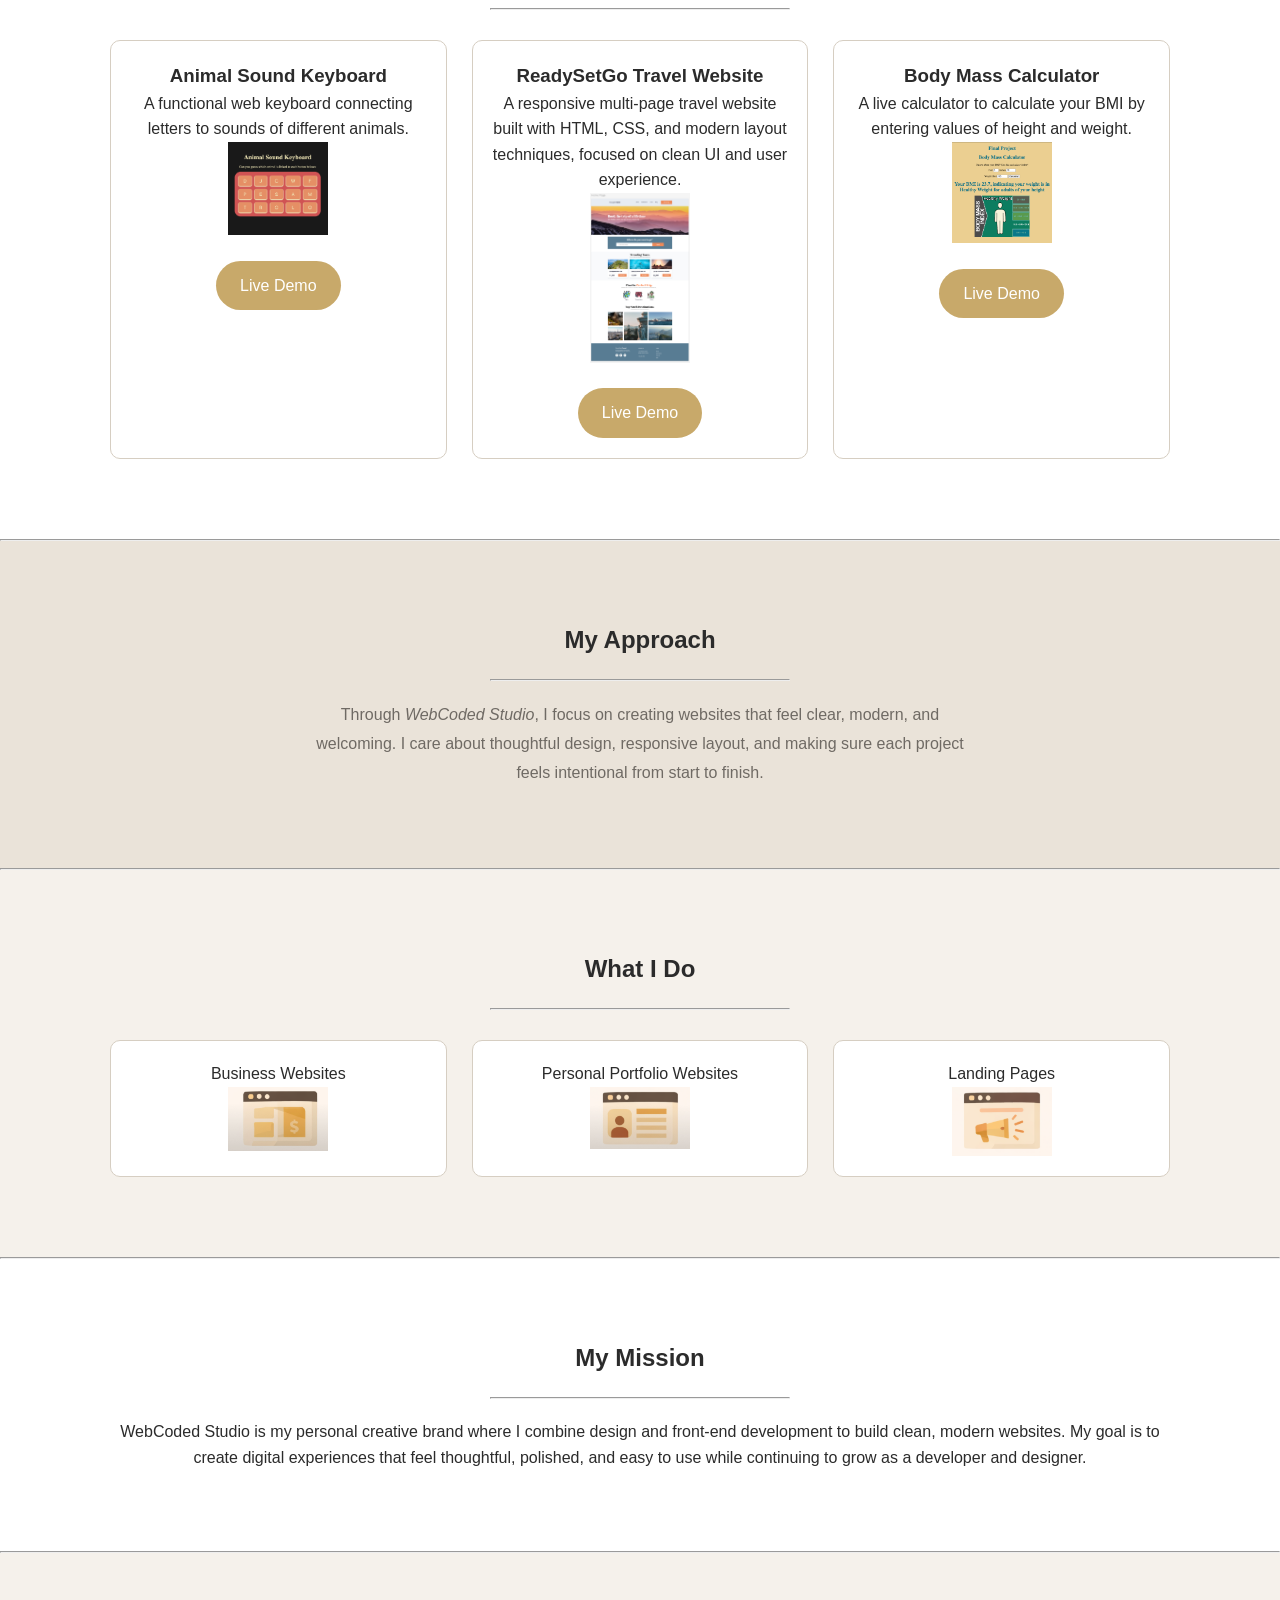
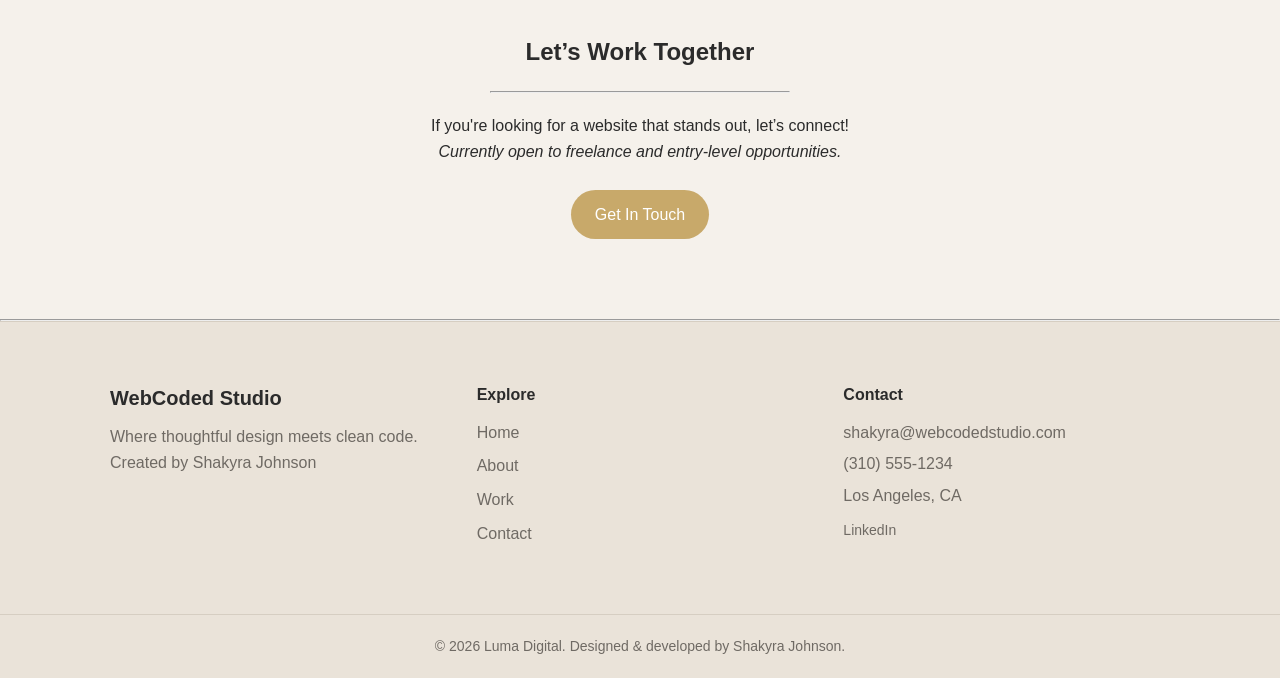
==== commit 3bfcc6ac: "fixed logo and added github link for testing" ====
--- a/index.html
+++ b/index.html
@@ -11,7 +11,7 @@
         <!--NAVBAR-->
         <nav class="navbar">
             <div class="container">
-                <img class="logo" src="Images/logo.png" alt="logo picture">
+                <img class="logo" src="Images/Logo.png" alt="logo picture">
                 <ul>
                     <li><a href="index.html">Home</a></li>
                     <li><a href="about.html"> About</a></li>
@@ -84,7 +84,7 @@
                         <a href="https://zippy-gaufre-f41ce2.netlify.app" class="btn-link">Live Demo</a>
                     </div>
                     <div class="card">
-                        <h3>Luma Digital: ReadySetGo Travel Website</h3>
+                        <h3>ReadySetGo Travel Website</h3>
                         <p>A responsive multi-page travel website built with HTML, CSS, and modern layout techniques, focused on clean UI and user experience.</p>
                         <img src="Images/ReadySetTravel.png" alt="ReadySetTravel website page preview" width="250">
                         <br>
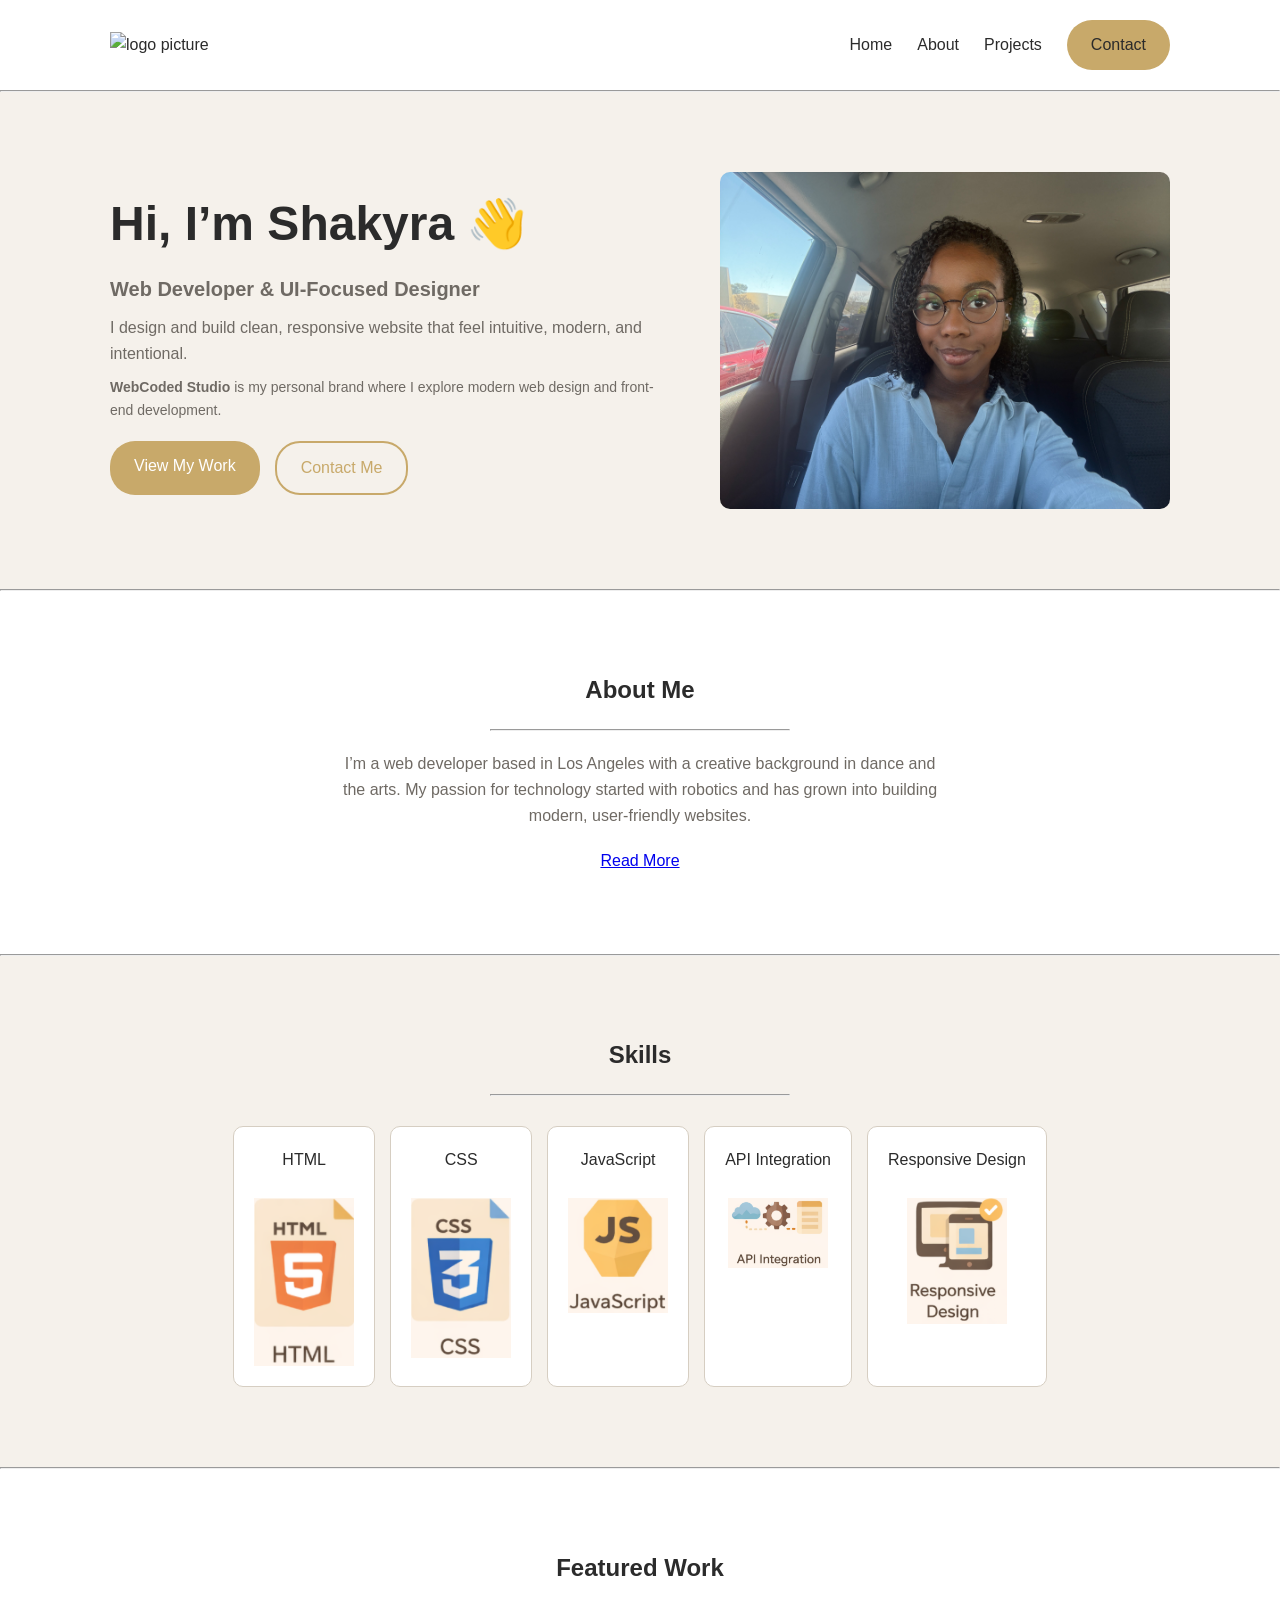
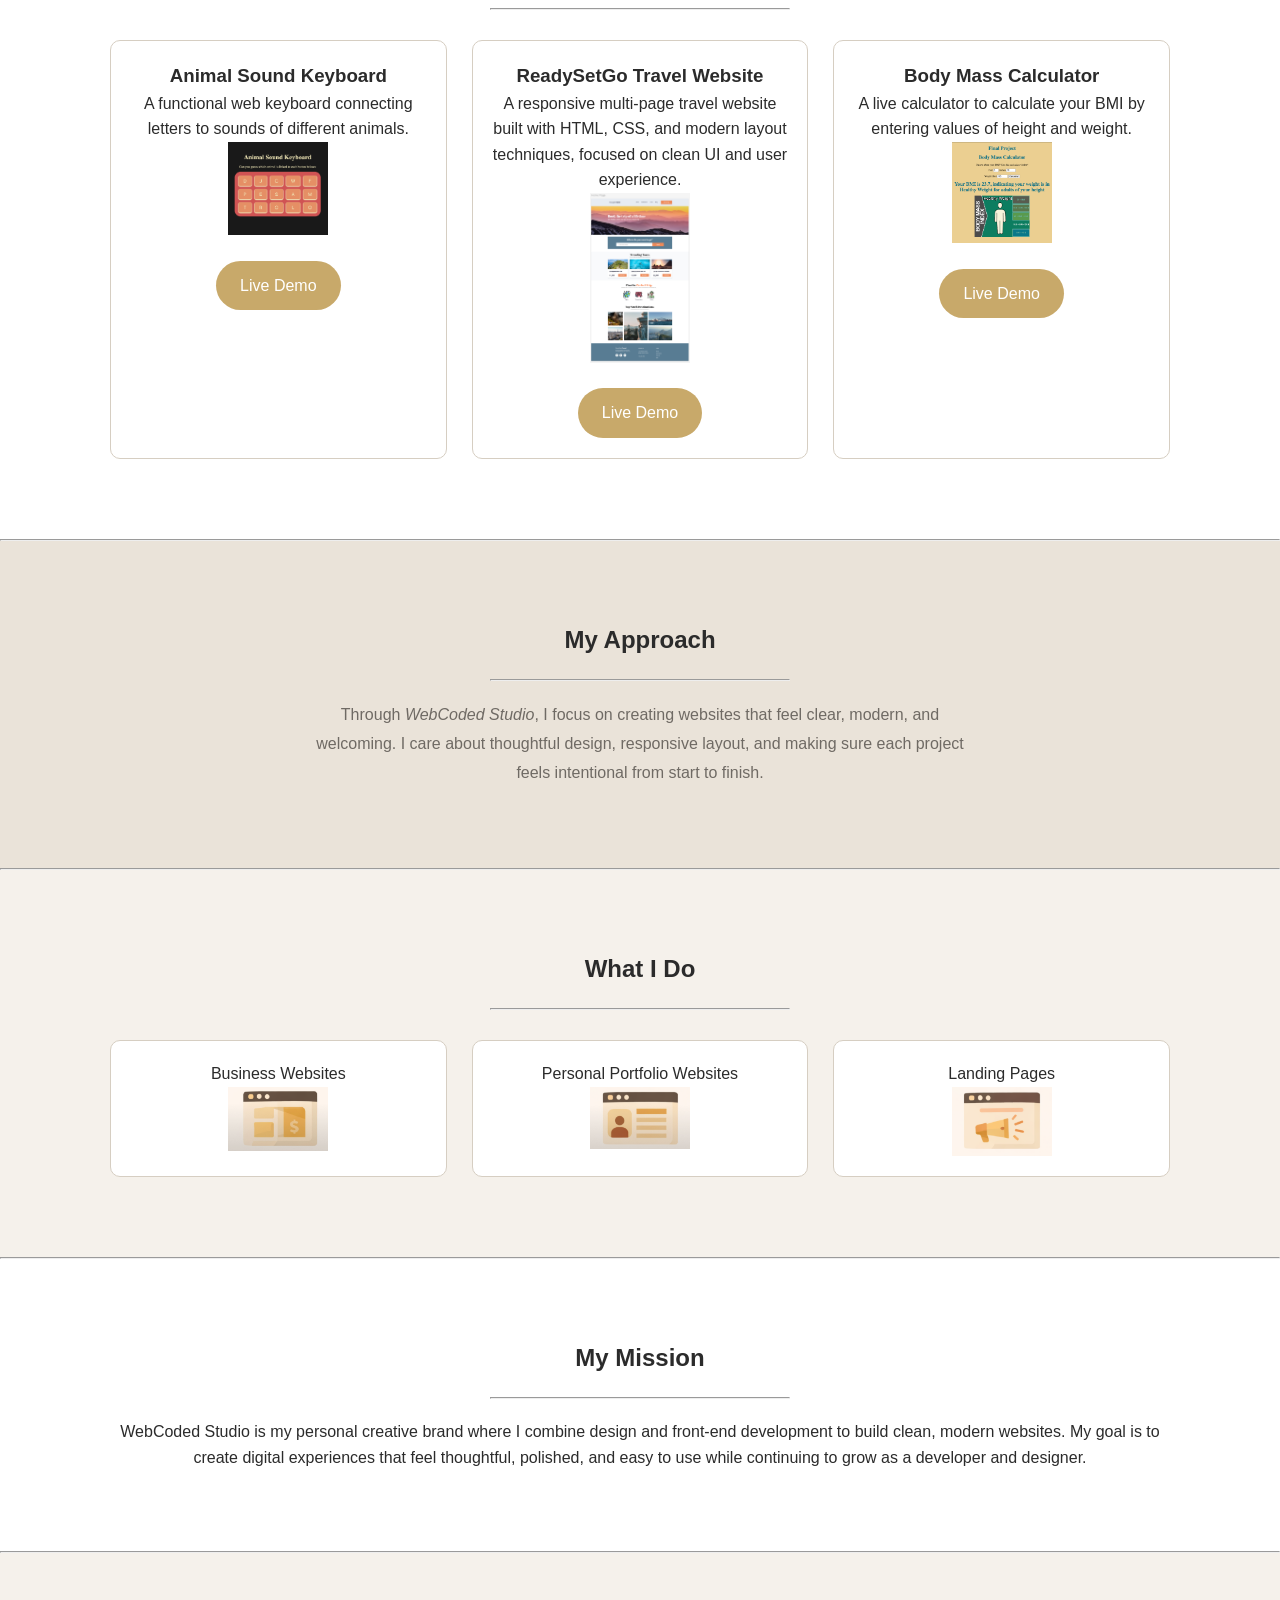
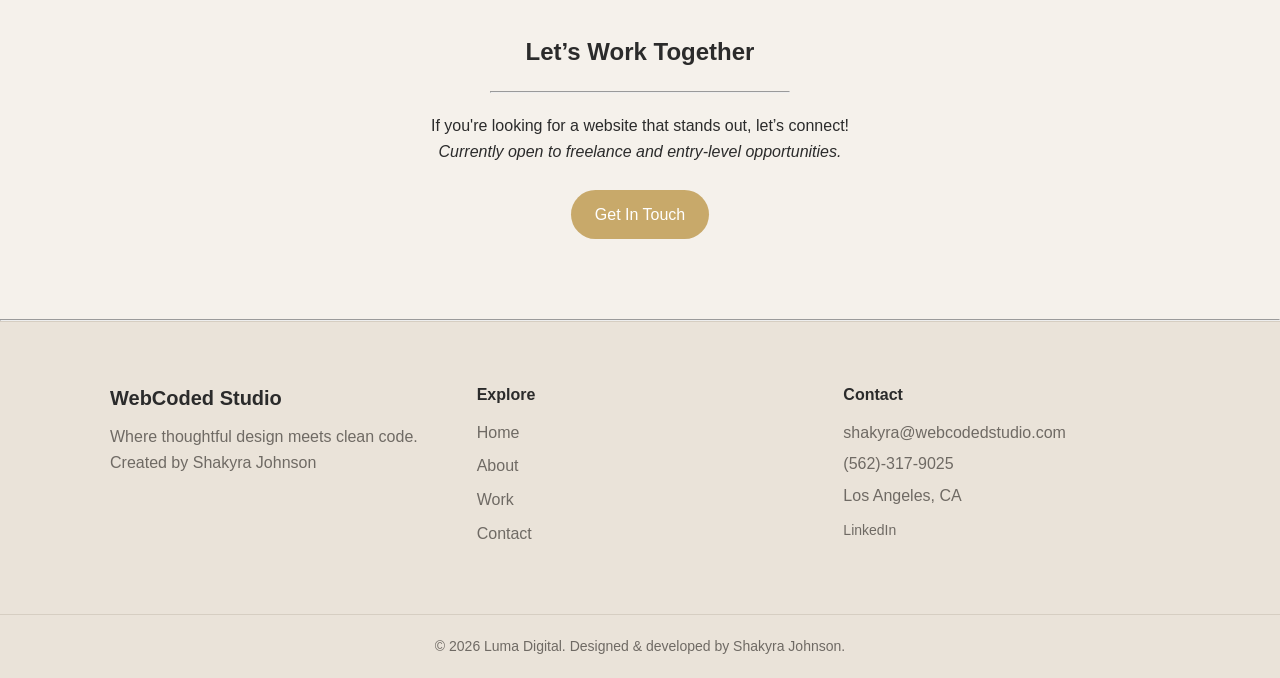
==== commit 59de4168: "updated phone number" ====
--- a/index.html
+++ b/index.html
@@ -179,7 +179,7 @@
                 <!-- ✅ Email (clickable) -->
                 <p><a href="mailto:shakyra@webcodedstudio.com.com?subject=Portfolio Inquiry">shakyra@webcodedstudio.com</a></p>
                 <!-- ✅ Phone (clickable on mobile) -->
-                <p><a href="tel:+13105551234">(310) 555-1234</a></p>
+                <p><a href="tel:+13105551234">(562)-317-9025</a></p>
                 <p>Los Angeles, CA</p>
                 <div class="footer-socials">
                     <a href="https://www.linkedin.com/in/shakyra-johnson-11b564243" target="_blank" rel="noopener noreferrer">
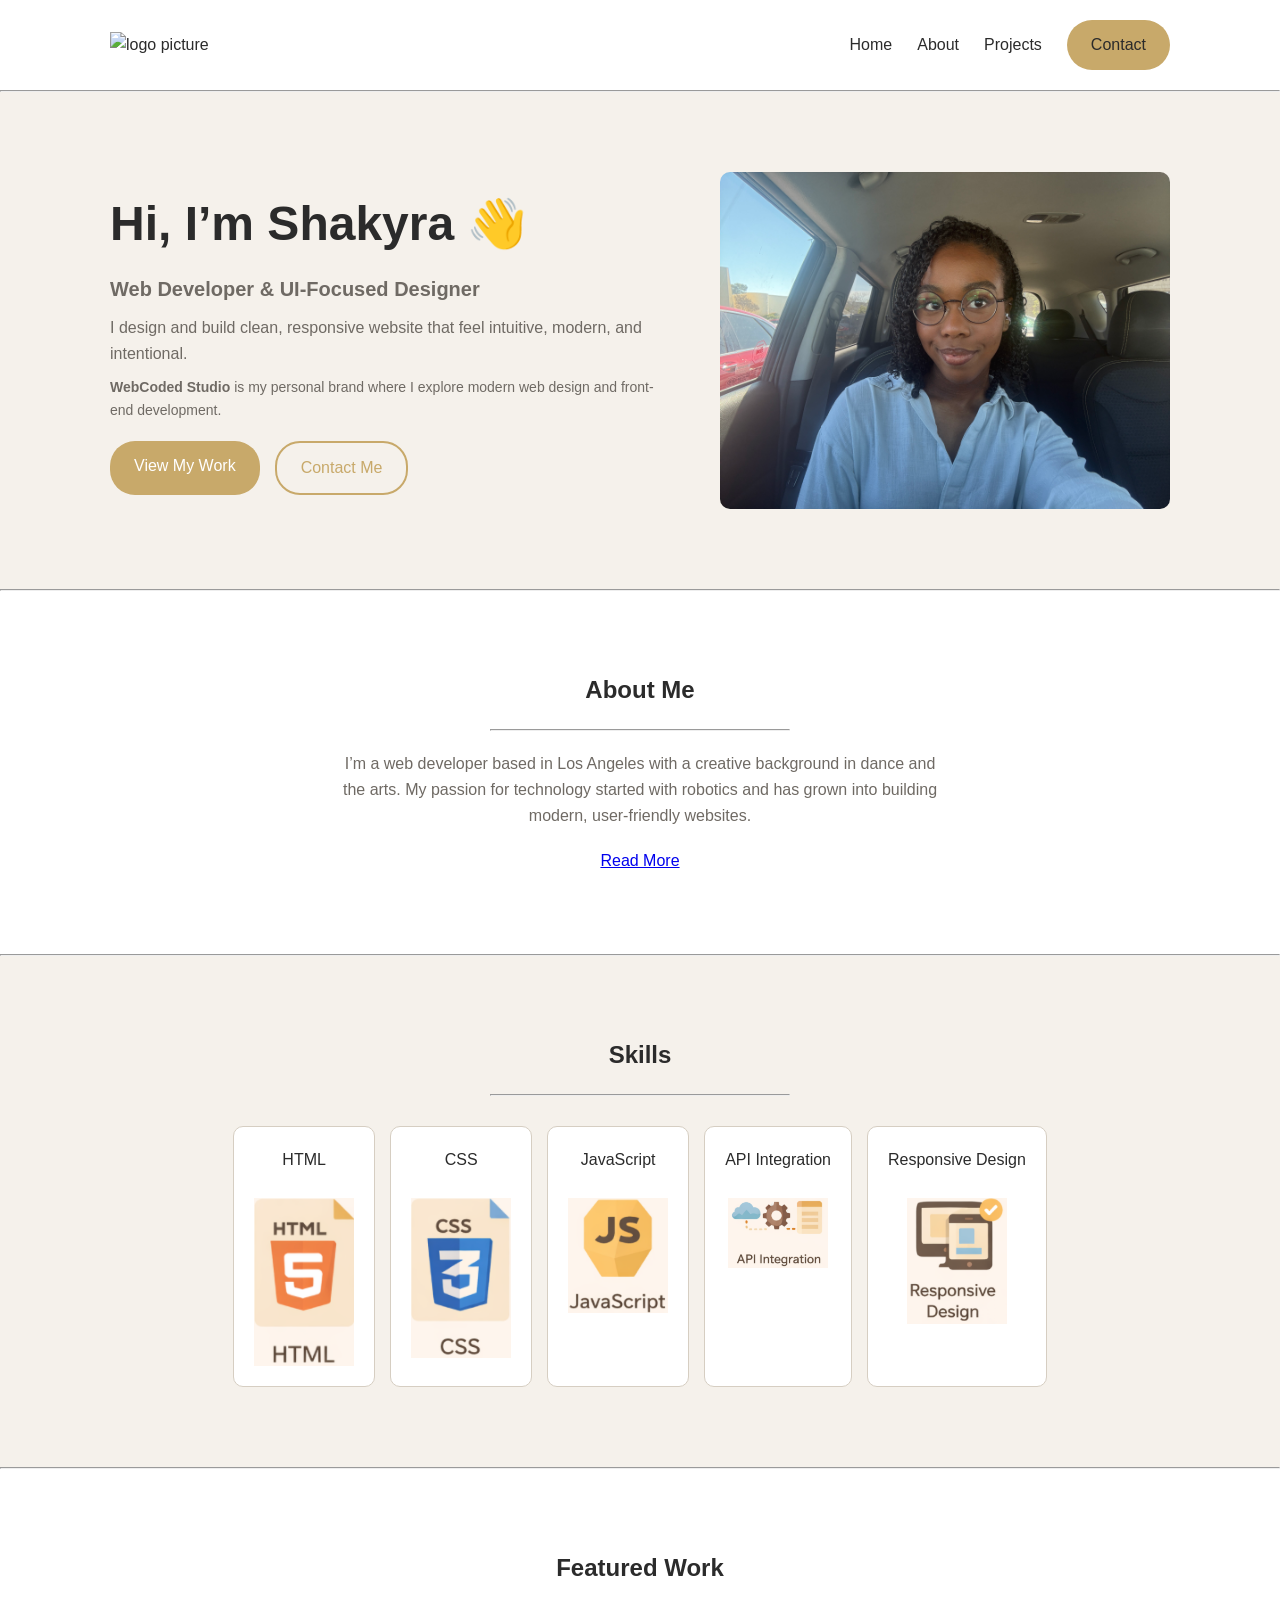
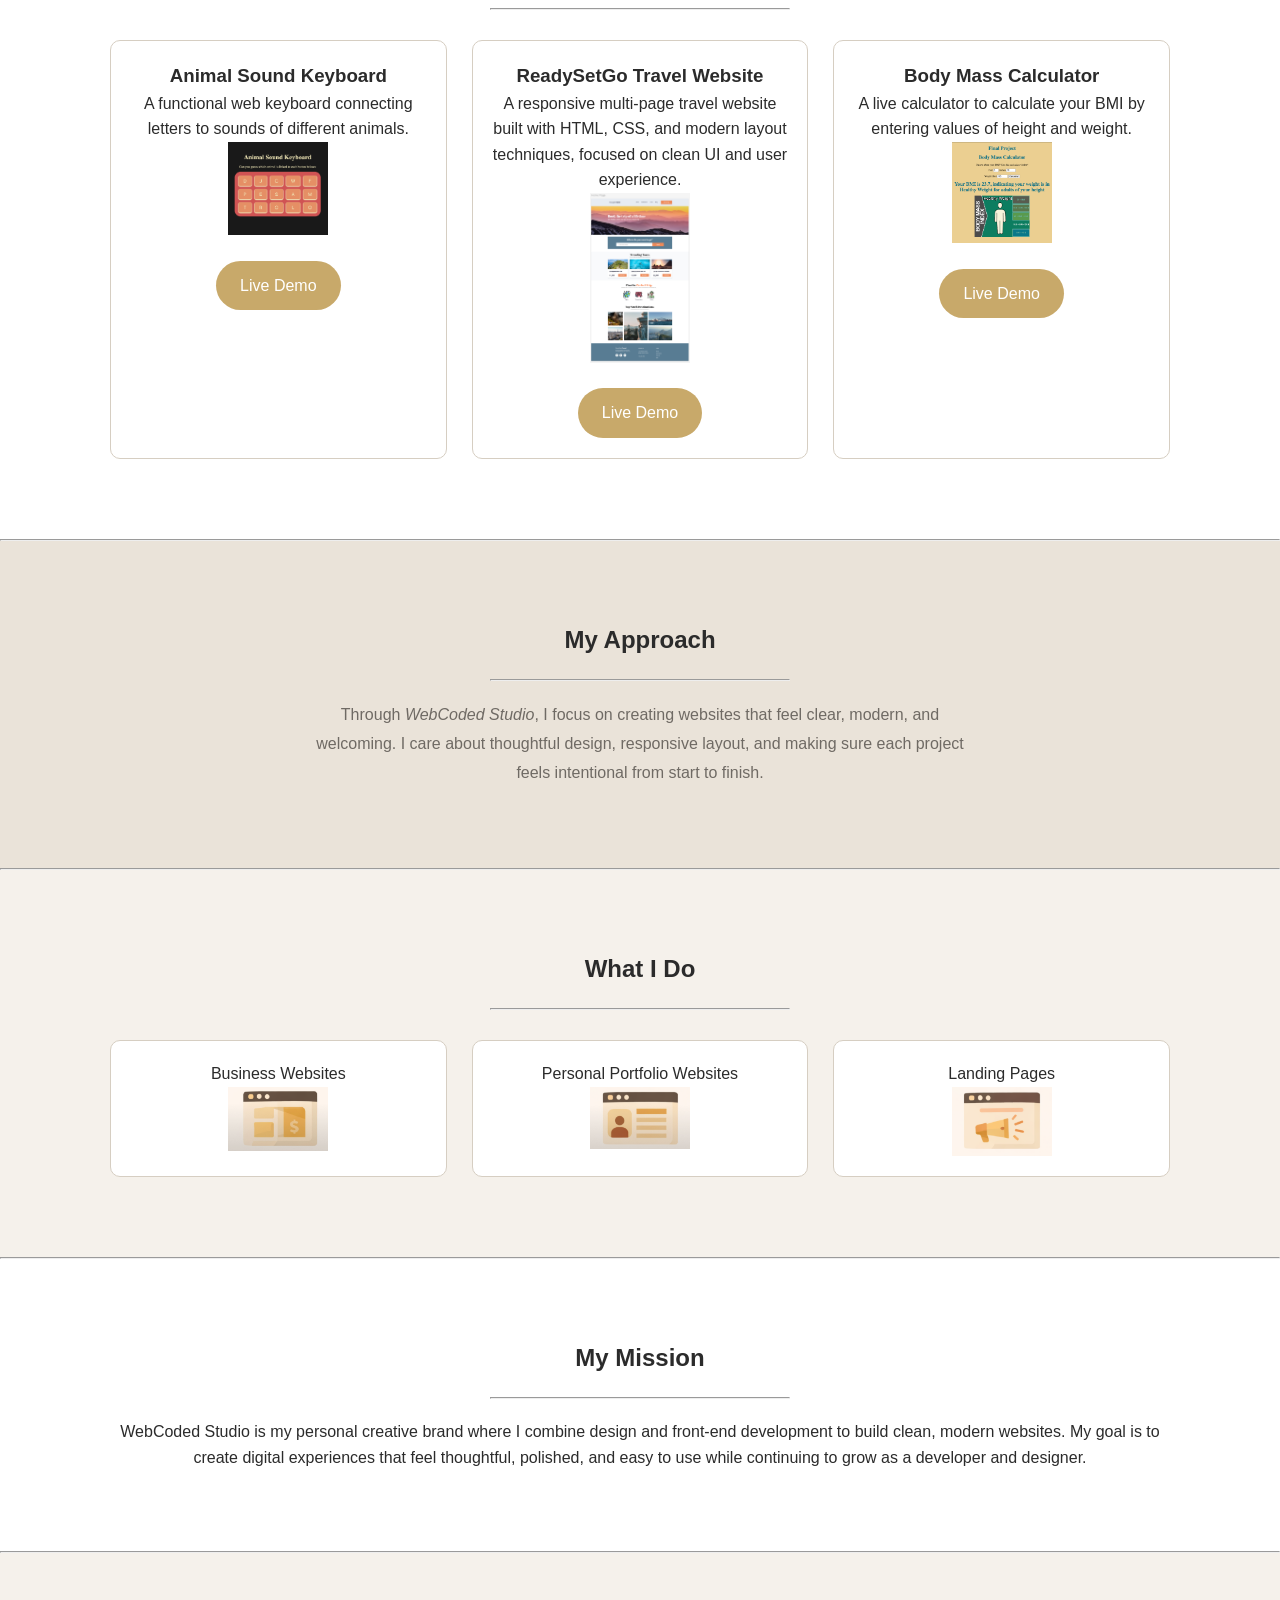
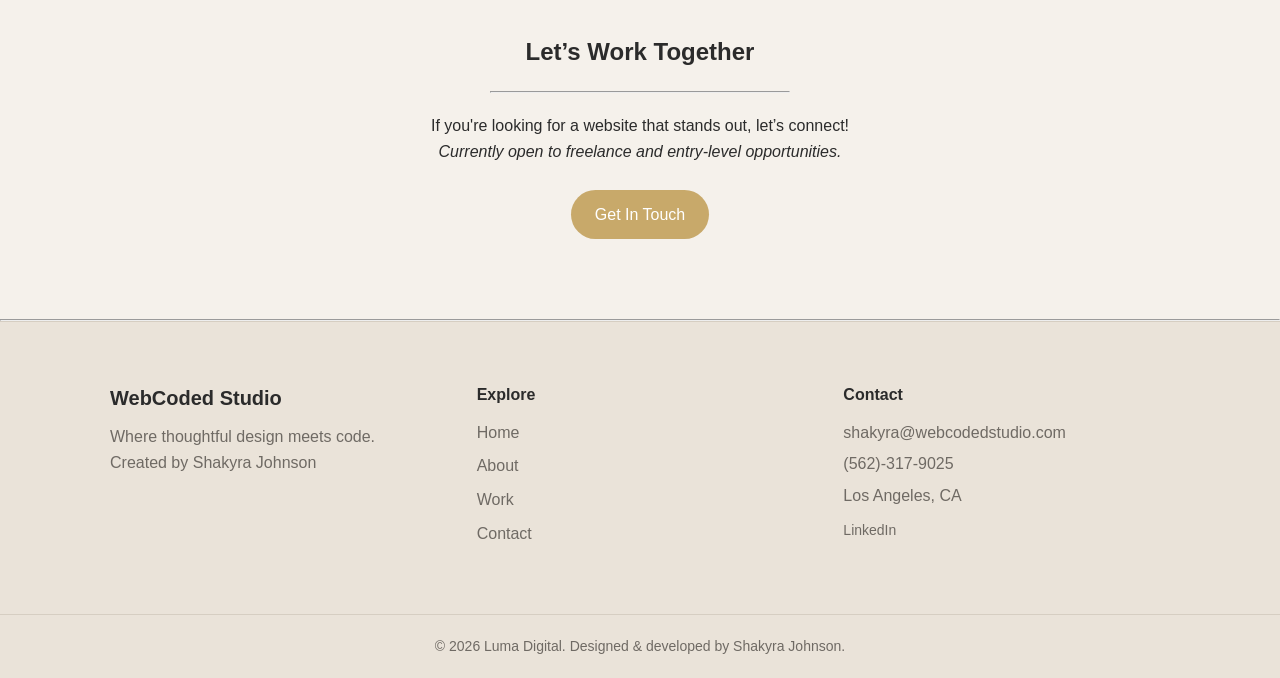
==== commit 2b0f26bb: "changed working in footer" ====
--- a/index.html
+++ b/index.html
@@ -160,7 +160,7 @@
             <!-- LEFT: Branding -->
             <div class="footer-section footer-brand">
                 <h3>WebCoded Studio</h3>
-                <p>Where thoughtful design meets clean code.</p>
+                <p>Where thoughtful design meets code.</p>
                 <p>Created by Shakyra Johnson</p>
             </div>
     
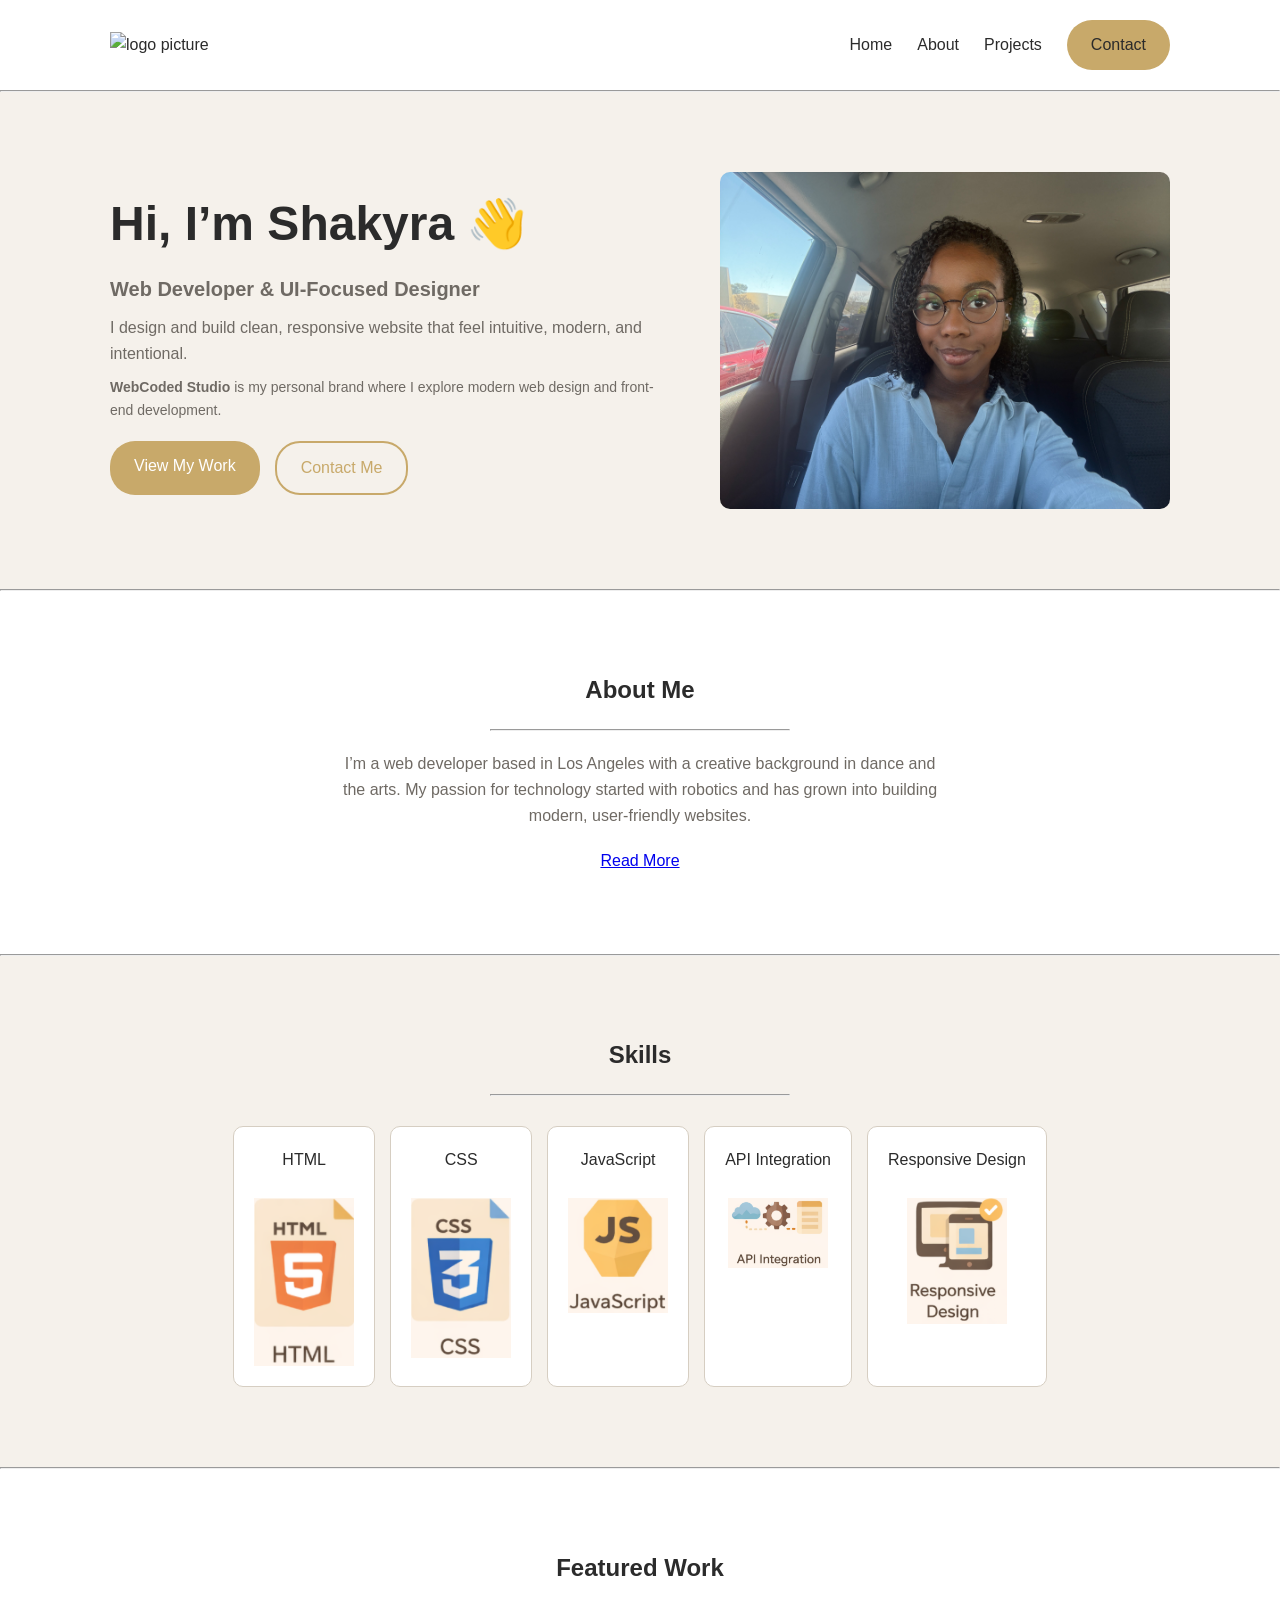
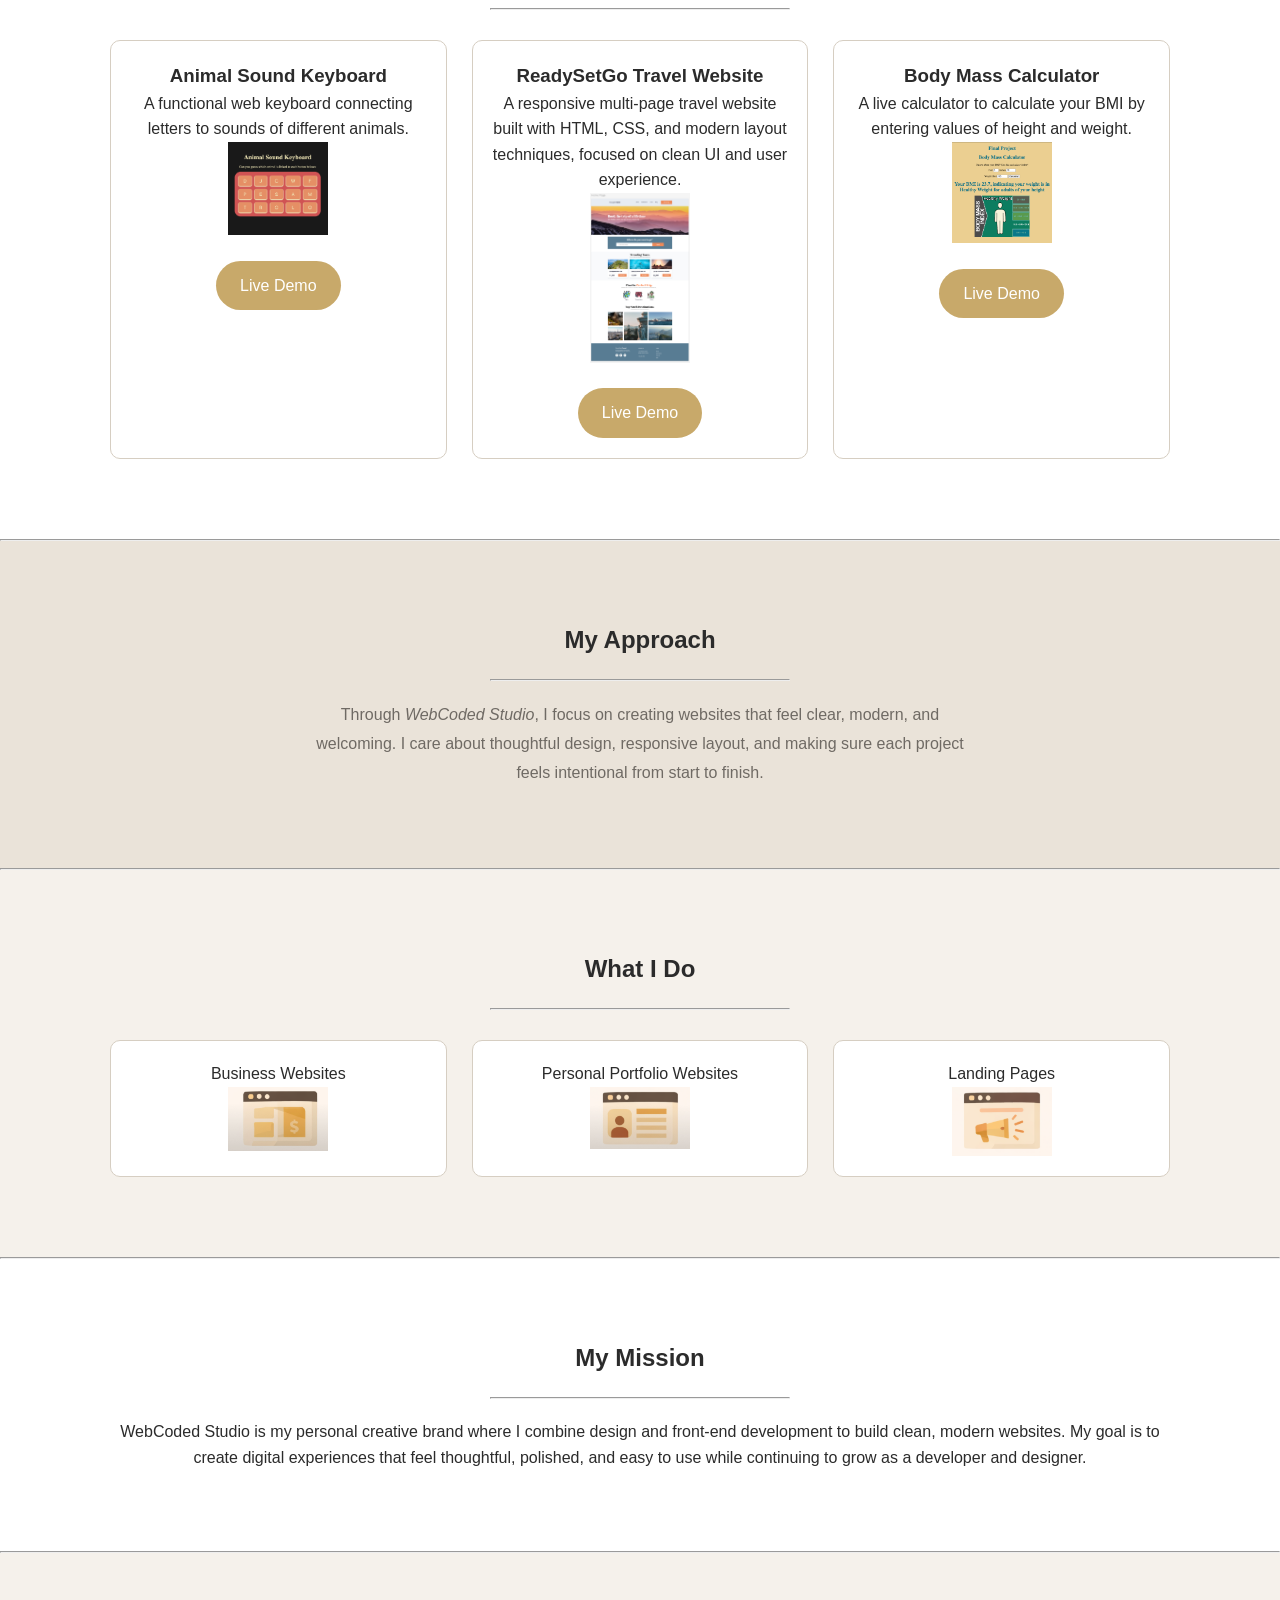
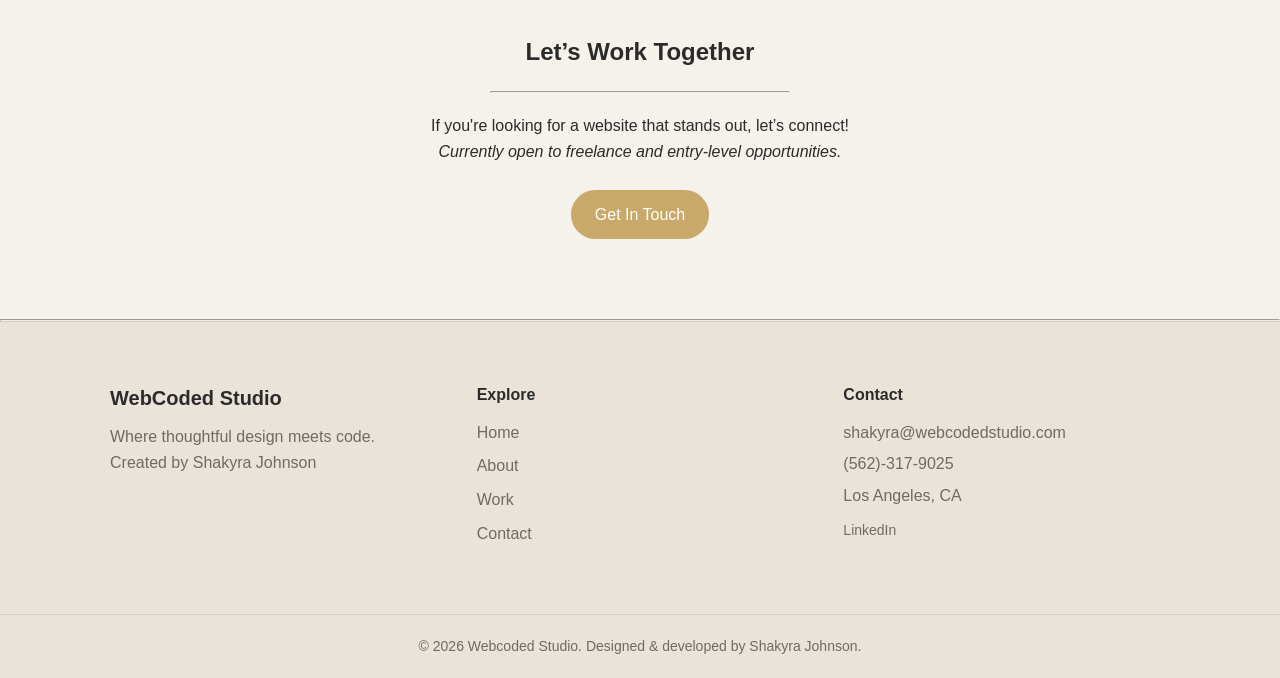
==== commit 20528745: "updated footer brand name" ====
--- a/index.html
+++ b/index.html
@@ -188,7 +188,7 @@
             </div>
         </div>
         <div class="footer-bottom">
-            <p>© 2026 Luma Digital. Designed & developed by Shakyra Johnson.</p>
+            <p>© 2026 Webcoded Studio. Designed & developed by Shakyra Johnson.</p>
         </div>
     </footer>
     <script src="main.js"></script>
